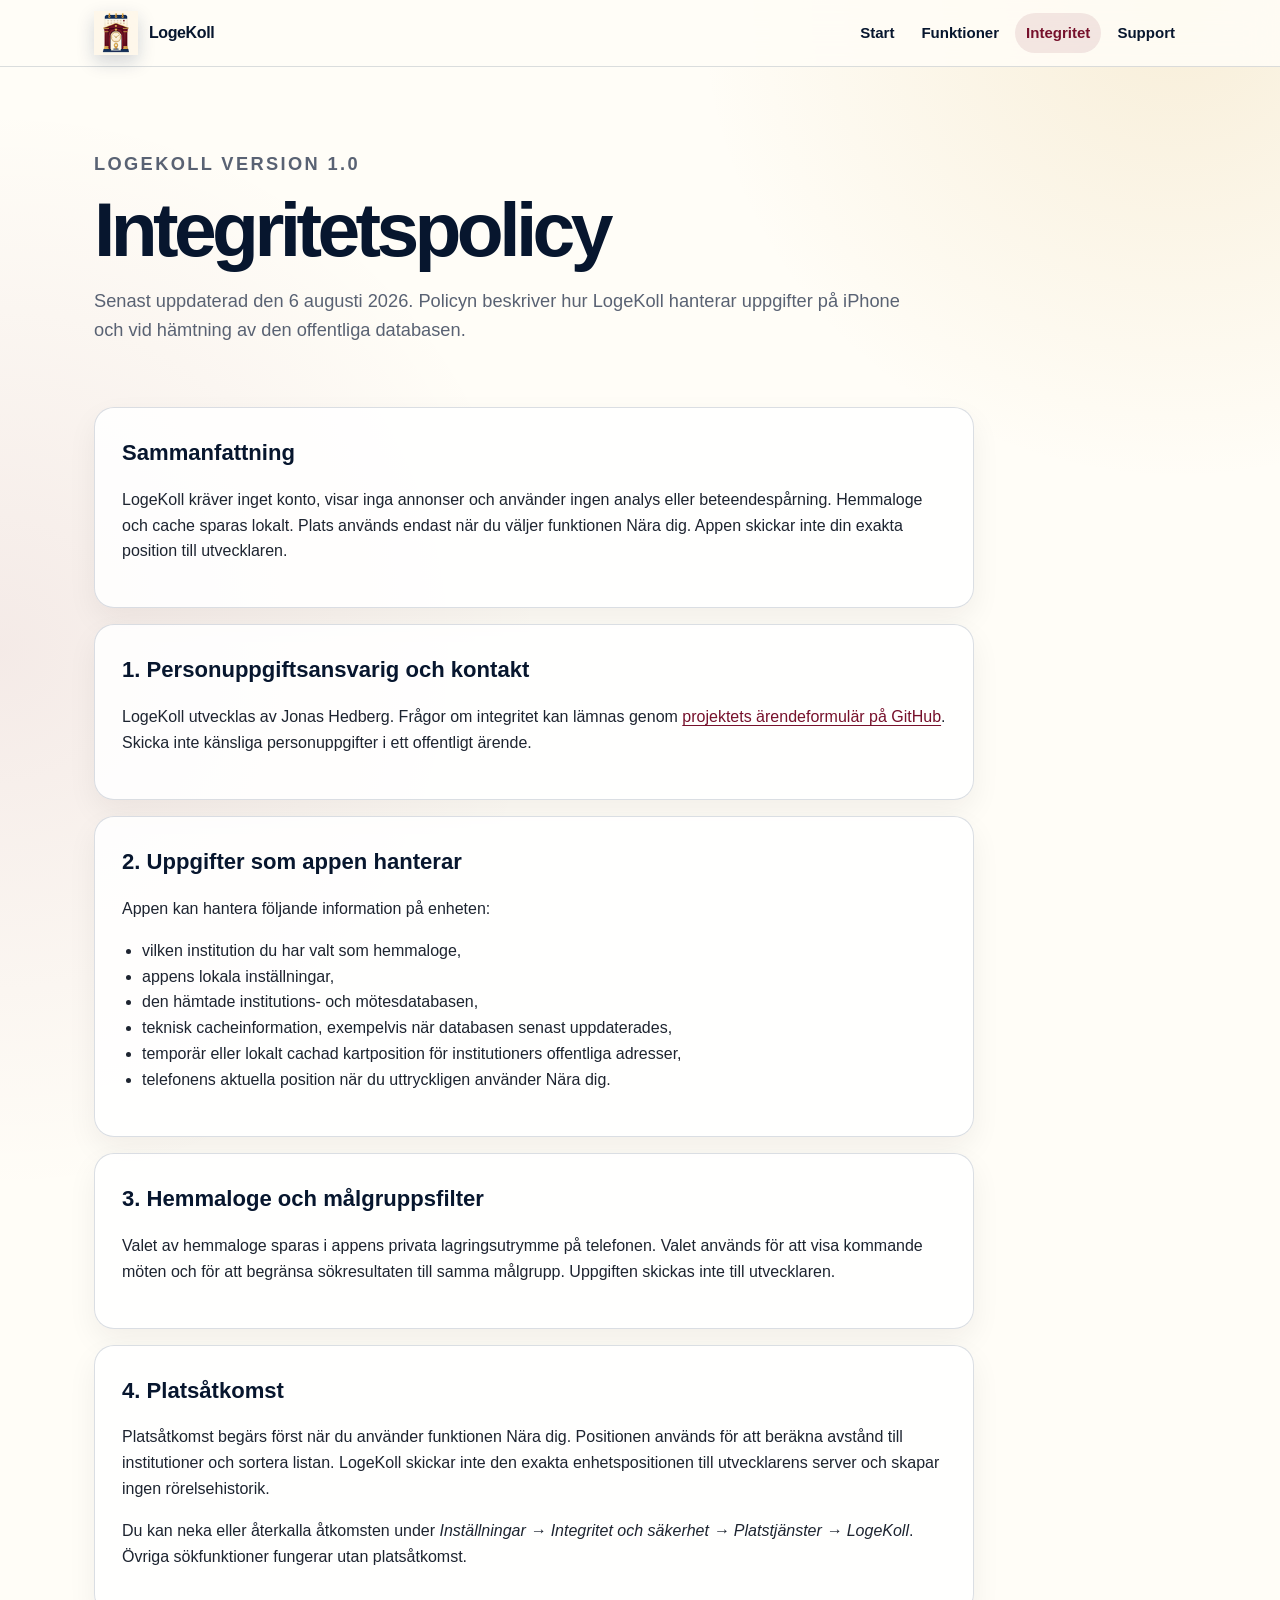
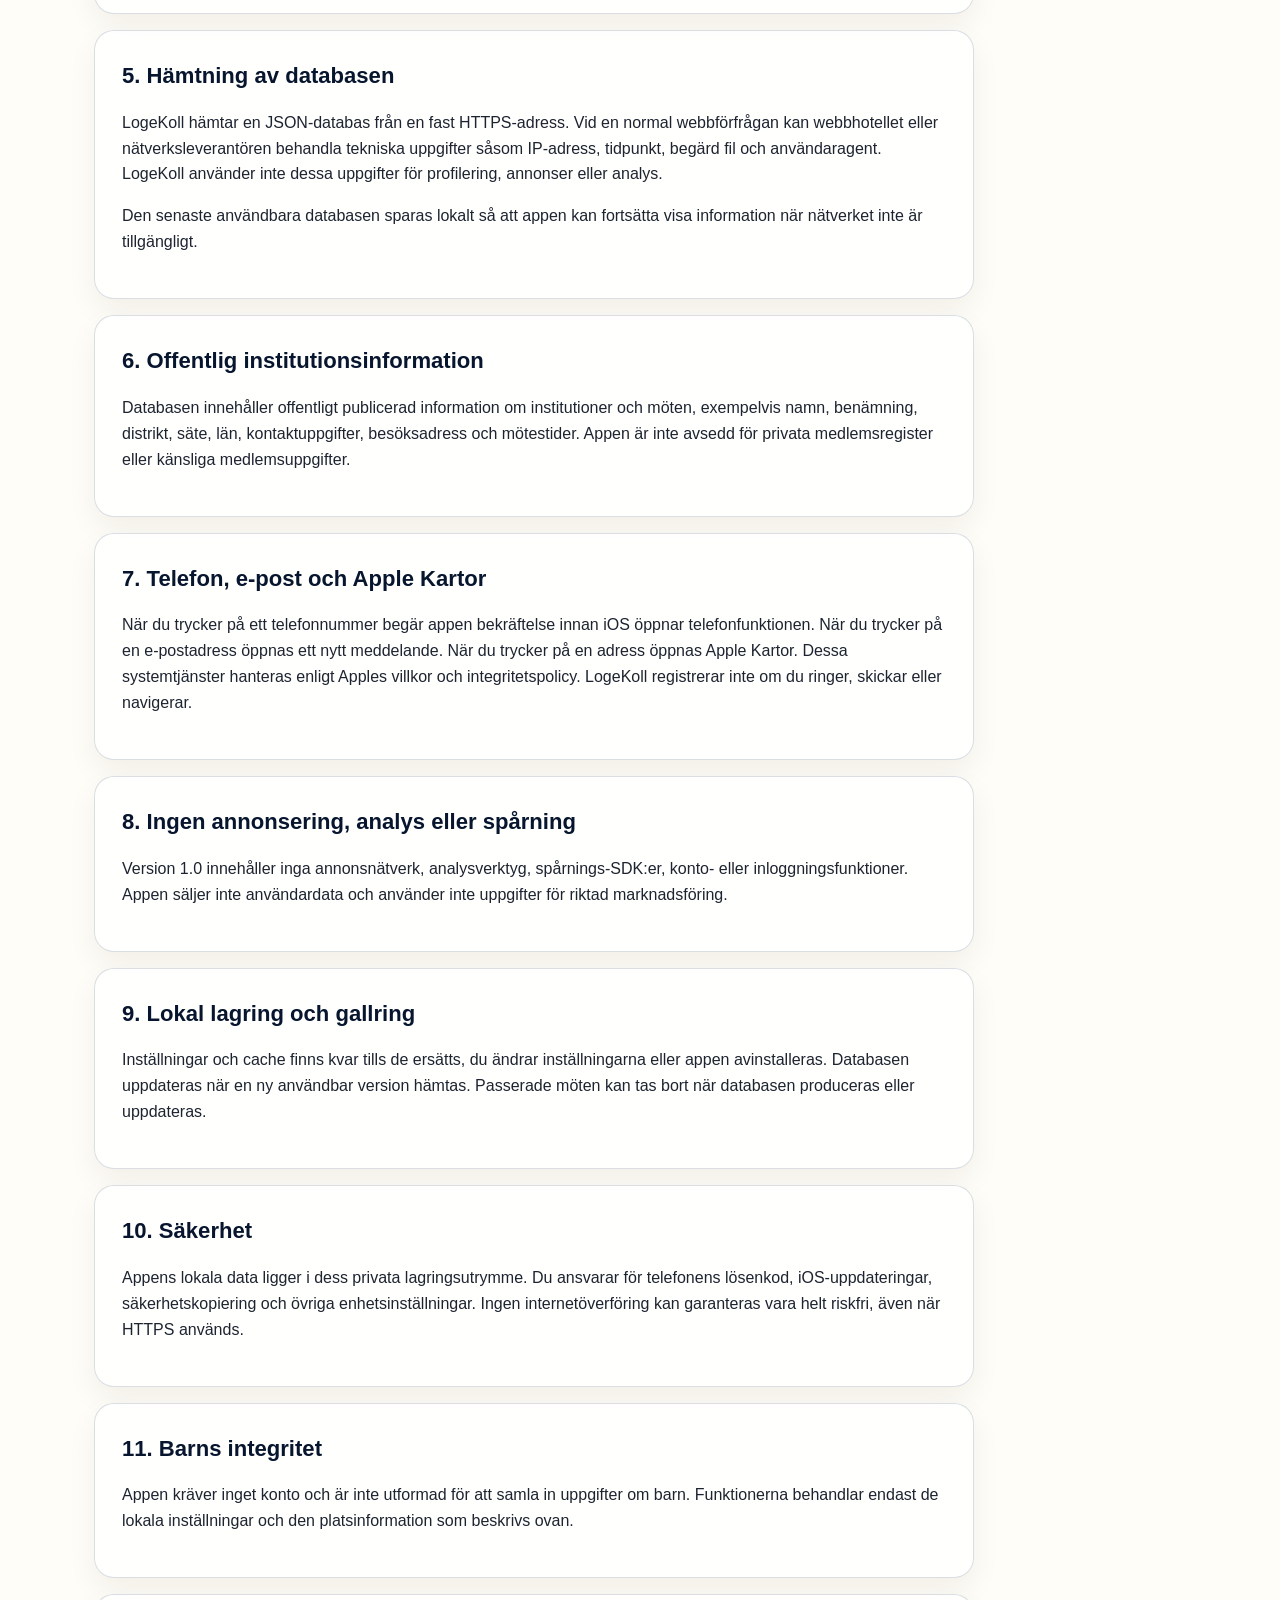
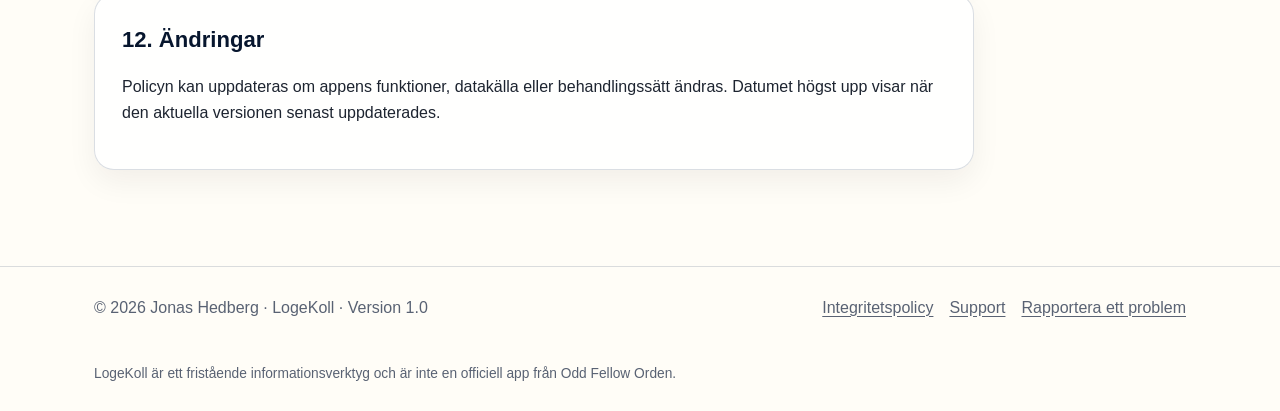
==== docs/integritet.html @ 49b1e540 "Initial (1.0)" ====
<!doctype html>
<html lang="sv">
<head>
  <meta charset="utf-8">
  <meta name="viewport" content="width=device-width, initial-scale=1">
  <meta name="theme-color" content="#0a234a">
  <meta name="color-scheme" content="light dark">
  <link rel="stylesheet" href="assets/styles.css">
  <link rel="icon" type="image/png" sizes="32x32" href="assets/favicon-32.png">
  <link rel="apple-touch-icon" href="assets/apple-touch-icon.png">
  <link rel="manifest" href="site.webmanifest">
  <meta name="description" content="Integritetspolicy för LogeKoll version 1.0.">
  <meta property="og:type" content="website">
  <meta property="og:locale" content="sv_SE">
  <meta property="og:title" content="Integritetspolicy – LogeKoll">
  <meta property="og:description" content="Så hanterar LogeKoll plats, lokala inställningar, databasfiler och systemfunktioner.">
  <meta property="og:image" content="assets/app-icon-1024.png">
  <title>Integritetspolicy – LogeKoll</title>
</head>
<body>
<a class="skip-link" href="#content">Hoppa till innehållet</a>
<header class="site-header">
  <nav class="nav" aria-label="Huvudnavigering">
    <a class="brand" href="index.html"><img src="assets/favicon-64.png" alt=""><span>LogeKoll</span></a>
    <div class="nav-links">
      <a href="index.html">Start</a>
      <a href="index.html#funktioner">Funktioner</a>
      <a href="integritet.html" aria-current="page">Integritet</a>
      <a href="support.html">Support</a>
    </div>
  </nav>
</header>
<main id="content">
  <header class="page-head">
    <p class="eyebrow">LogeKoll version 1.0</p>
    <h1>Integritetspolicy</h1>
    <p>Senast uppdaterad den 6 augusti 2026. Policyn beskriver hur LogeKoll hanterar uppgifter på iPhone och vid hämtning av den offentliga databasen.</p>
  </header>

  <article class="prose">
    <section class="notice"><h2>Sammanfattning</h2><p>LogeKoll kräver inget konto, visar inga annonser och använder ingen analys eller beteendespårning. Hemmaloge och cache sparas lokalt. Plats används endast när du väljer funktionen Nära dig. Appen skickar inte din exakta position till utvecklaren.</p></section>

    <section><h2>1. Personuppgiftsansvarig och kontakt</h2><p>LogeKoll utvecklas av Jonas Hedberg. Frågor om integritet kan lämnas genom <a href="https://github.com/JonasHedberg/LogeKoll/issues/new">projektets ärendeformulär på GitHub</a>. Skicka inte känsliga personuppgifter i ett offentligt ärende.</p></section>

    <section><h2>2. Uppgifter som appen hanterar</h2><p>Appen kan hantera följande information på enheten:</p><ul><li>vilken institution du har valt som hemmaloge,</li><li>appens lokala inställningar,</li><li>den hämtade institutions- och mötesdatabasen,</li><li>teknisk cacheinformation, exempelvis när databasen senast uppdaterades,</li><li>temporär eller lokalt cachad kartposition för institutioners offentliga adresser,</li><li>telefonens aktuella position när du uttryckligen använder Nära dig.</li></ul></section>

    <section><h2>3. Hemmaloge och målgruppsfilter</h2><p>Valet av hemmaloge sparas i appens privata lagringsutrymme på telefonen. Valet används för att visa kommande möten och för att begränsa sökresultaten till samma målgrupp. Uppgiften skickas inte till utvecklaren.</p></section>

    <section><h2>4. Platsåtkomst</h2><p>Platsåtkomst begärs först när du använder funktionen Nära dig. Positionen används för att beräkna avstånd till institutioner och sortera listan. LogeKoll skickar inte den exakta enhetspositionen till utvecklarens server och skapar ingen rörelsehistorik.</p><p>Du kan neka eller återkalla åtkomsten under <em>Inställningar → Integritet och säkerhet → Platstjänster → LogeKoll</em>. Övriga sökfunktioner fungerar utan platsåtkomst.</p></section>

    <section><h2>5. Hämtning av databasen</h2><p>LogeKoll hämtar en JSON-databas från en fast HTTPS-adress. Vid en normal webbförfrågan kan webbhotellet eller nätverksleverantören behandla tekniska uppgifter såsom IP-adress, tidpunkt, begärd fil och användaragent. LogeKoll använder inte dessa uppgifter för profilering, annonser eller analys.</p><p>Den senaste användbara databasen sparas lokalt så att appen kan fortsätta visa information när nätverket inte är tillgängligt.</p></section>

    <section><h2>6. Offentlig institutionsinformation</h2><p>Databasen innehåller offentligt publicerad information om institutioner och möten, exempelvis namn, benämning, distrikt, säte, län, kontaktuppgifter, besöksadress och mötestider. Appen är inte avsedd för privata medlemsregister eller känsliga medlemsuppgifter.</p></section>

    <section><h2>7. Telefon, e-post och Apple Kartor</h2><p>När du trycker på ett telefonnummer begär appen bekräftelse innan iOS öppnar telefonfunktionen. När du trycker på en e-postadress öppnas ett nytt meddelande. När du trycker på en adress öppnas Apple Kartor. Dessa systemtjänster hanteras enligt Apples villkor och integritetspolicy. LogeKoll registrerar inte om du ringer, skickar eller navigerar.</p></section>

    <section><h2>8. Ingen annonsering, analys eller spårning</h2><p>Version 1.0 innehåller inga annonsnätverk, analysverktyg, spårnings-SDK:er, konto- eller inloggningsfunktioner. Appen säljer inte användardata och använder inte uppgifter för riktad marknadsföring.</p></section>

    <section><h2>9. Lokal lagring och gallring</h2><p>Inställningar och cache finns kvar tills de ersätts, du ändrar inställningarna eller appen avinstalleras. Databasen uppdateras när en ny användbar version hämtas. Passerade möten kan tas bort när databasen produceras eller uppdateras.</p></section>

    <section><h2>10. Säkerhet</h2><p>Appens lokala data ligger i dess privata lagringsutrymme. Du ansvarar för telefonens lösenkod, iOS-uppdateringar, säkerhetskopiering och övriga enhetsinställningar. Ingen internetöverföring kan garanteras vara helt riskfri, även när HTTPS används.</p></section>

    <section><h2>11. Barns integritet</h2><p>Appen kräver inget konto och är inte utformad för att samla in uppgifter om barn. Funktionerna behandlar endast de lokala inställningar och den platsinformation som beskrivs ovan.</p></section>

    <section><h2>12. Ändringar</h2><p>Policyn kan uppdateras om appens funktioner, datakälla eller behandlingssätt ändras. Datumet högst upp visar när den aktuella versionen senast uppdaterades.</p></section>
  </article>
</main>
<footer>
  <div class="footer-inner">
    <div>© 2026 Jonas Hedberg · LogeKoll · Version 1.0</div>
    <div class="footer-links">
      <a href="integritet.html">Integritetspolicy</a>
      <a href="support.html">Support</a>
      <a href="https://github.com/JonasHedberg/LogeKoll/issues/new">Rapportera ett problem</a>
    </div>
  </div>
  <p class="disclaimer">LogeKoll är ett fristående informationsverktyg och är inte en officiell app från Odd Fellow Orden.</p>
</footer>
</body>
</html>
---- docs/assets/styles.css ----
:root {
  color-scheme: light dark;
  --cream-50: #fffdf7;
  --cream-100: #f8f1df;
  --cream-200: #eadfc4;
  --navy-950: #07162e;
  --navy-900: #0a234a;
  --navy-800: #123665;
  --burgundy-900: #5d0d23;
  --burgundy-800: #76102b;
  --burgundy-700: #941b38;
  --gold-600: #b98019;
  --gold-500: #d2a13a;
  --gold-300: #eccb7c;
  --bg: var(--cream-50);
  --surface: rgba(255, 255, 255, .86);
  --surface-solid: #ffffff;
  --text: #1d2430;
  --muted: #596273;
  --line: rgba(10, 35, 74, .15);
  --heading: var(--navy-950);
  --accent: var(--burgundy-800);
  --accent-hover: var(--burgundy-900);
  --focus: #2d6cdf;
  --shadow: 0 22px 55px rgba(34, 24, 15, .12);
  --radius: 22px;
  font-family: -apple-system, BlinkMacSystemFont, "SF Pro Text", "Helvetica Neue", Arial, sans-serif;
}

* { box-sizing: border-box; }
html { scroll-behavior: smooth; }
body {
  margin: 0;
  min-height: 100vh;
  background:
    radial-gradient(circle at 92% 0%, rgba(210, 161, 58, .16), transparent 30rem),
    radial-gradient(circle at 0% 18%, rgba(118, 16, 43, .08), transparent 34rem),
    var(--bg);
  color: var(--text);
  line-height: 1.62;
  text-rendering: optimizeLegibility;
}
a { color: var(--burgundy-800); text-underline-offset: .2em; }
a:hover { text-decoration-thickness: 2px; }
a:focus-visible, button:focus-visible, summary:focus-visible { outline: 3px solid var(--focus); outline-offset: 3px; }
img { max-width: 100%; height: auto; }
.skip-link { position: absolute; left: -9999px; top: 0; z-index: 999; }
.skip-link:focus { left: 16px; top: 16px; background: var(--surface-solid); color: var(--text); padding: 12px 16px; border-radius: 10px; box-shadow: var(--shadow); }

.site-header {
  position: sticky;
  top: 0;
  z-index: 20;
  backdrop-filter: blur(18px);
  -webkit-backdrop-filter: blur(18px);
  background: rgba(255, 253, 247, .84);
  border-bottom: 1px solid var(--line);
}
.nav {
  max-width: 1140px;
  margin: 0 auto;
  padding: 11px 24px;
  display: flex;
  align-items: center;
  justify-content: space-between;
  gap: 18px;
}
.brand { display: inline-flex; align-items: center; gap: 11px; color: var(--heading); text-decoration: none; font-weight: 800; letter-spacing: -.025em; }
.brand img { width: 44px; height: 44px; object-fit: cover; box-shadow: 0 7px 18px rgba(10, 35, 74, .18); }
.nav-links { display: flex; align-items: center; flex-wrap: wrap; justify-content: flex-end; gap: 5px; }
.nav-links a { color: var(--heading); text-decoration: none; padding: 8px 11px; border-radius: 999px; font-size: .94rem; font-weight: 650; }
.nav-links a:hover, .nav-links a[aria-current="page"] { background: rgba(118, 16, 43, .09); color: var(--burgundy-800); }

main { max-width: 1140px; margin: 0 auto; padding: 52px 24px 80px; }
.hero { display: grid; grid-template-columns: minmax(0, 1.18fr) minmax(280px, .82fr); gap: 52px; align-items: center; padding: 42px 0 68px; }
.hero-copy h1 { margin: 0; font-size: clamp(3rem, 8vw, 6.2rem); line-height: .94; letter-spacing: -.07em; color: var(--heading); }
.eyebrow { margin: 0 0 12px; color: var(--burgundy-800); font-size: .82rem; font-weight: 850; letter-spacing: .13em; text-transform: uppercase; }
.lead { font-size: clamp(1.12rem, 2.3vw, 1.43rem); color: var(--muted); max-width: 44rem; }
.meta { color: var(--muted); font-size: .94rem; font-weight: 650; }
.hero-art { display: grid; place-items: center; }
.hero-icon { width: min(100%, 430px); margin-inline: auto; filter: drop-shadow(0 34px 38px rgba(35, 21, 8, .20)); }
.actions { display: flex; flex-wrap: wrap; gap: 12px; margin-top: 28px; }
.button { display: inline-flex; align-items: center; justify-content: center; min-height: 49px; padding: 11px 19px; border-radius: 12px; text-decoration: none; font-weight: 760; border: 1px solid transparent; }
.button.primary { background: var(--burgundy-800); color: white; box-shadow: 0 12px 26px rgba(118, 16, 43, .23); }
.button.primary:hover { background: var(--burgundy-900); }
.button.secondary { background: var(--surface-solid); color: var(--navy-900); border-color: var(--line); }

.section-head { max-width: 760px; margin: 0 0 24px; }
.section-head h2 { margin: 0 0 8px; font-size: clamp(2rem, 4vw, 3.1rem); line-height: 1.05; letter-spacing: -.045em; color: var(--heading); }
.section-head p { margin: 0; color: var(--muted); font-size: 1.08rem; }
.grid { display: grid; grid-template-columns: repeat(3, 1fr); gap: 18px; }
.card { background: var(--surface); border: 1px solid var(--line); border-radius: var(--radius); padding: 25px; box-shadow: var(--shadow); }
.card h2, .card h3 { margin-top: 0; color: var(--heading); letter-spacing: -.025em; }
.card p:last-child { margin-bottom: 0; }
.icon-badge { display: grid; place-items: center; width: 46px; height: 46px; border-radius: 14px; background: linear-gradient(145deg, rgba(118,16,43,.12), rgba(210,161,58,.22)); color: var(--burgundy-800); margin-bottom: 16px; }
.icon-badge svg { width: 25px; height: 25px; stroke: currentColor; fill: none; stroke-width: 1.8; stroke-linecap: round; stroke-linejoin: round; }

.workflow { margin-top: 68px; }
.steps { counter-reset: step; display: grid; grid-template-columns: repeat(3, 1fr); gap: 18px; }
.step { position: relative; padding-top: 66px; }
.step::before { counter-increment: step; content: counter(step); position: absolute; top: 22px; left: 25px; width: 32px; height: 32px; display: grid; place-items: center; border-radius: 50%; background: var(--gold-500); color: var(--navy-950); font-weight: 850; }

.trust-row { margin-top: 68px; display: grid; grid-template-columns: 1.2fr .8fr; gap: 18px; }
.notice, .warning { background: var(--surface); border: 1px solid var(--line); border-radius: var(--radius); padding: 27px; box-shadow: var(--shadow); }
.notice { border-left: 5px solid var(--gold-500); }
.warning { border-left: 5px solid var(--burgundy-700); }
.notice h2, .warning h2 { margin-top: 0; color: var(--heading); }

.page-head { max-width: 820px; padding: 30px 0 28px; }
.page-head h1 { margin: 0 0 12px; font-size: clamp(2.5rem, 6vw, 4.8rem); line-height: 1; letter-spacing: -.06em; color: var(--heading); }
.page-head p { color: var(--muted); font-size: 1.14rem; }
.prose { max-width: 880px; }
.prose section { background: var(--surface); border: 1px solid var(--line); border-radius: 20px; padding: 27px; margin: 16px 0; box-shadow: 0 12px 30px rgba(35, 24, 15, .06); }
.prose h2 { color: var(--heading); margin: 0 0 10px; font-size: 1.38rem; }
.prose h3 { color: var(--heading); }
.prose ul, .prose ol { padding-left: 1.25rem; }
.faq details { background: var(--surface); border: 1px solid var(--line); border-radius: 16px; margin: 11px 0; overflow: hidden; }
.faq summary { cursor: pointer; padding: 18px 20px; font-weight: 740; color: var(--heading); }
.faq details > div { padding: 0 20px 19px; color: var(--muted); }
.contact-card { display: grid; grid-template-columns: 1fr auto; align-items: center; gap: 24px; }
.contact-address { font-size: 1.1rem; overflow-wrap: anywhere; }
.status-chip { display: inline-flex; align-items: center; gap: 7px; padding: 6px 10px; border-radius: 999px; background: rgba(210,161,58,.18); color: var(--navy-900); font-weight: 750; font-size: .86rem; }
.status-dot { width: 8px; height: 8px; border-radius: 50%; background: var(--burgundy-700); }

footer { border-top: 1px solid var(--line); color: var(--muted); }
.footer-inner { max-width: 1140px; margin: 0 auto; padding: 28px 24px 42px; display: flex; justify-content: space-between; gap: 24px; flex-wrap: wrap; }
.footer-links { display: flex; gap: 16px; flex-wrap: wrap; }
.footer-links a { color: inherit; }
.disclaimer { max-width: 1140px; margin: 0 auto; padding: 0 24px 26px; font-size: .86rem; color: var(--muted); }

@media (max-width: 860px) {
  .hero { grid-template-columns: 1fr; text-align: center; }
  .hero-copy { order: 2; }
  .hero-icon { width: 300px; }
  .lead { margin-inline: auto; }
  .actions { justify-content: center; }
  .grid, .steps { grid-template-columns: 1fr; }
  .trust-row { grid-template-columns: 1fr; }
  .contact-card { grid-template-columns: 1fr; }
}
@media (max-width: 620px) {
  .nav { align-items: flex-start; padding-inline: 16px; }
  .brand span { display: none; }
  .nav-links { gap: 1px; }
  .nav-links a { padding: 7px 8px; font-size: .87rem; }
  main { padding: 34px 16px 60px; }
  .hero { padding-top: 18px; gap: 28px; }
  .card, .prose section, .notice, .warning { padding: 21px; }
}
@media (prefers-color-scheme: dark) {
  :root {
    --bg: #071426;
    --surface: rgba(14, 31, 55, .90);
    --surface-solid: #10233e;
    --text: #f5f1e8;
    --muted: #bcc5d3;
    --line: rgba(236, 203, 124, .18);
    --heading: #fffaf0;
    --accent: var(--gold-300);
    --shadow: 0 22px 55px rgba(0, 0, 0, .28);
  }
  body {
    background:
      radial-gradient(circle at 92% 0%, rgba(210, 161, 58, .12), transparent 30rem),
      radial-gradient(circle at 0% 18%, rgba(148, 27, 56, .18), transparent 34rem),
      var(--bg);
  }
  .site-header { background: rgba(7, 20, 38, .86); }
  a { color: #f0c86e; }
  .nav-links a:hover, .nav-links a[aria-current="page"] { color: #f0c86e; background: rgba(210,161,58,.11); }
  .button.secondary { color: var(--text); }
  .status-chip { color: var(--text); }
}
@media (prefers-reduced-motion: reduce) { html { scroll-behavior: auto; } }
@media print {
  .site-header, .actions, footer { display: none; }
  body { background: white; color: black; }
  main { max-width: none; padding: 0; }
  .prose section { box-shadow: none; break-inside: avoid; }
}
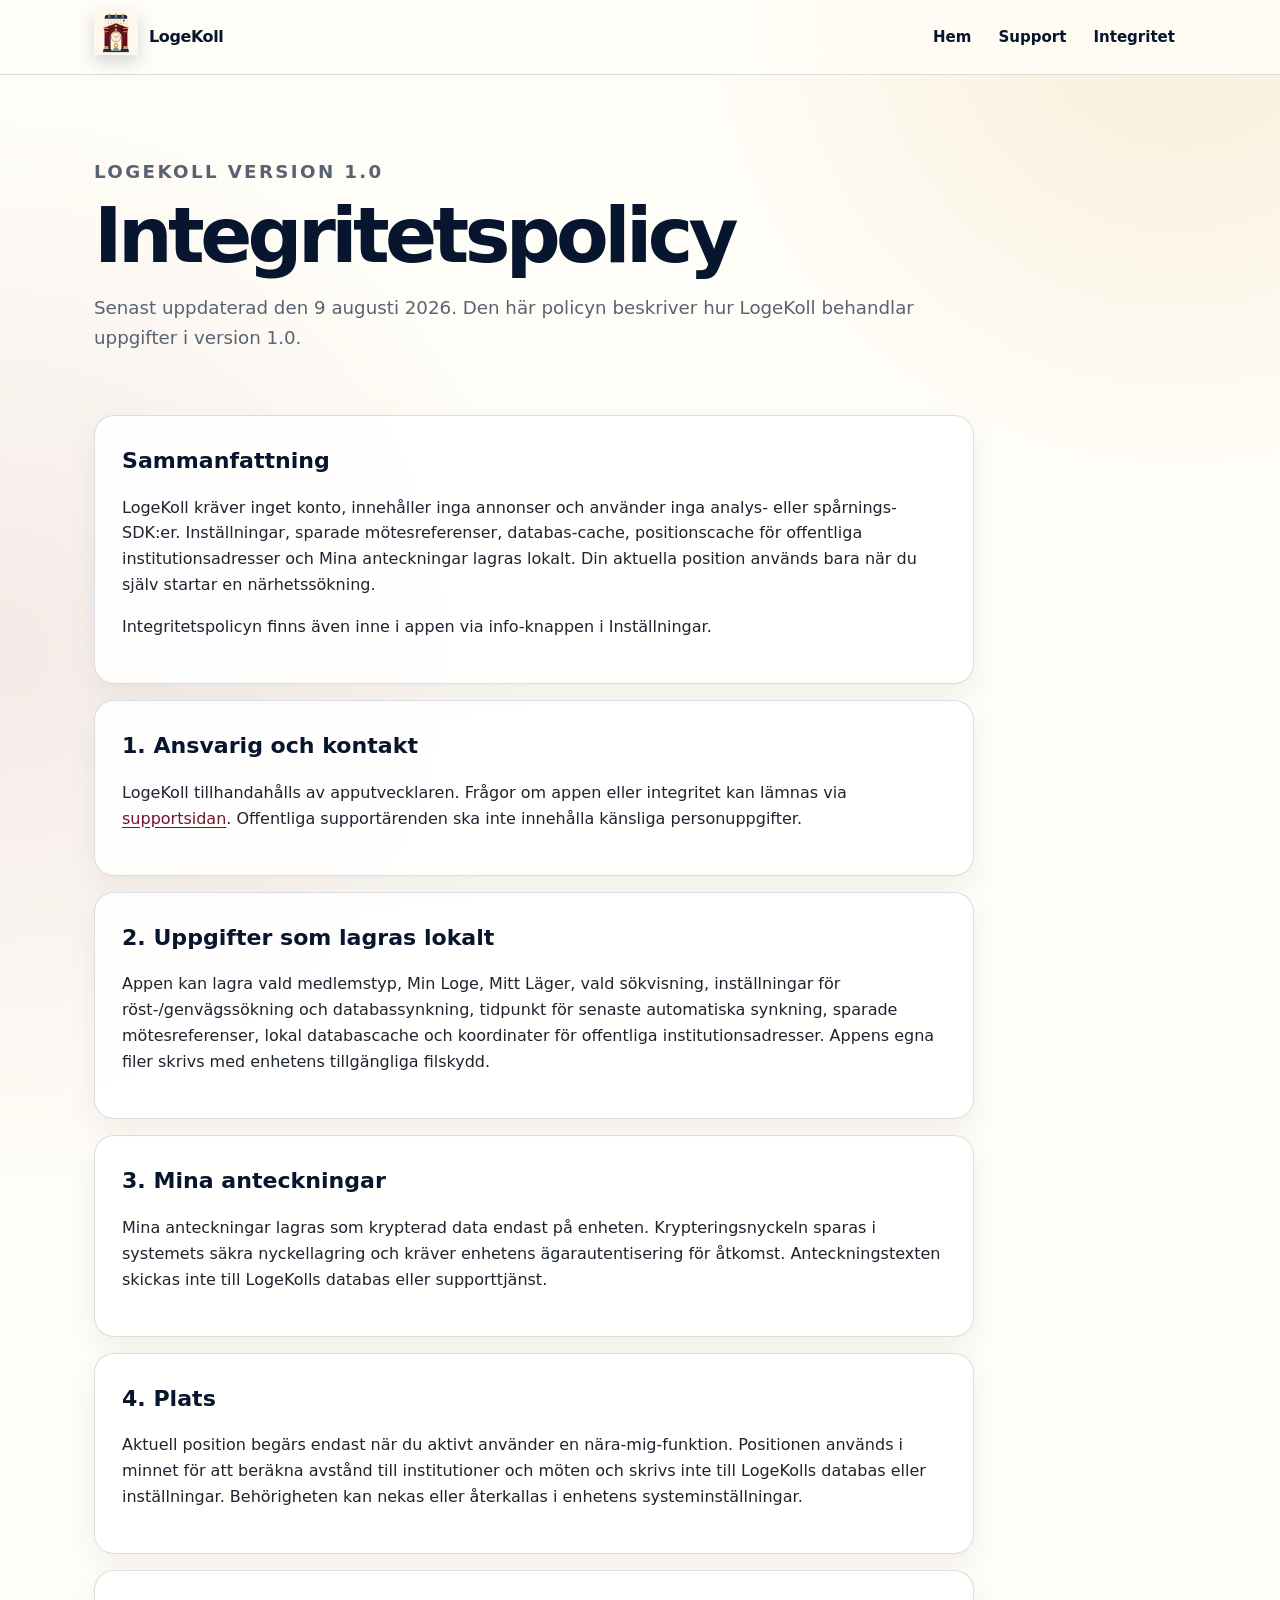
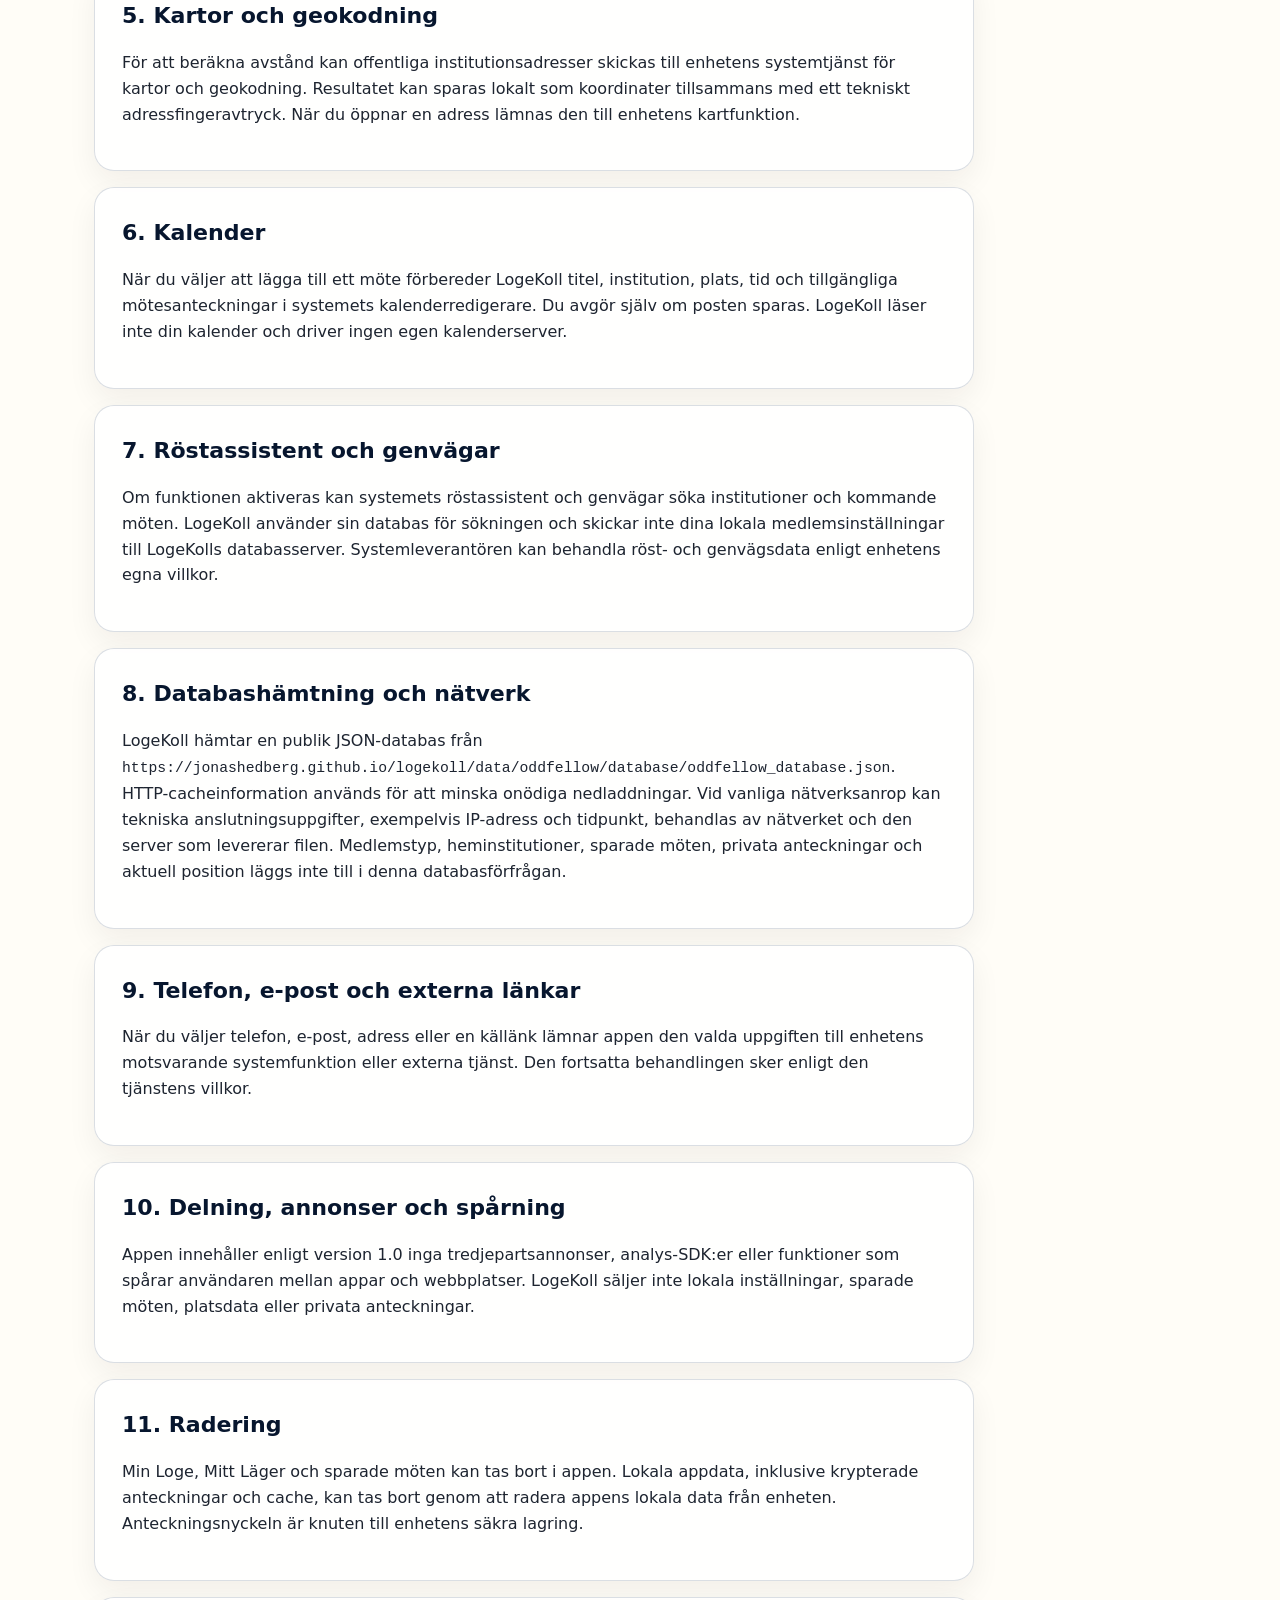
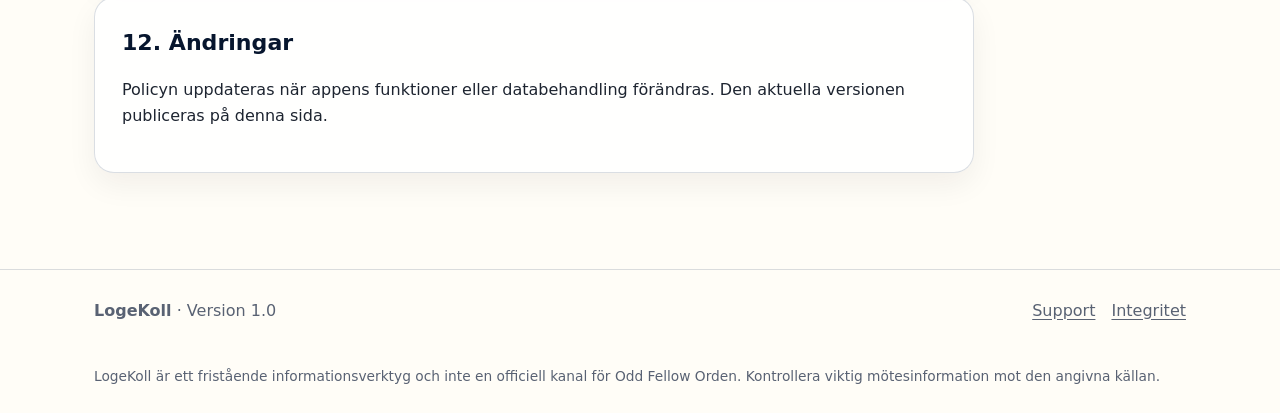
==== commit 2abc945f: "Uppdatering" ====
--- a/docs/integritet.html
+++ b/docs/integritet.html
@@ -1,80 +1,19 @@
-<!doctype html>
-<html lang="sv">
-<head>
+<!doctype html><html lang="sv"><head>
   <meta charset="utf-8">
-  <meta name="viewport" content="width=device-width, initial-scale=1">
-  <meta name="theme-color" content="#0a234a">
+  <meta name="viewport" content="width=device-width,initial-scale=1">
   <meta name="color-scheme" content="light dark">
+  <link rel="icon" type="image/png" sizes="32x32" href="assets/favicon-32.png">
+  <link rel="icon" type="image/png" sizes="64x64" href="assets/favicon-64.png">
+  <link rel="manifest" href="site.webmanifest">
   <link rel="stylesheet" href="assets/styles.css">
-  <link rel="icon" type="image/png" sizes="32x32" href="assets/favicon-32.png">
-  <link rel="apple-touch-icon" href="assets/apple-touch-icon.png">
-  <link rel="manifest" href="site.webmanifest">
-  <meta name="description" content="Integritetspolicy för LogeKoll version 1.0.">
-  <meta property="og:type" content="website">
-  <meta property="og:locale" content="sv_SE">
-  <meta property="og:title" content="Integritetspolicy – LogeKoll">
-  <meta property="og:description" content="Så hanterar LogeKoll plats, lokala inställningar, databasfiler och systemfunktioner.">
-  <meta property="og:image" content="assets/app-icon-1024.png">
-  <title>Integritetspolicy – LogeKoll</title>
-</head>
-<body>
-<a class="skip-link" href="#content">Hoppa till innehållet</a>
-<header class="site-header">
-  <nav class="nav" aria-label="Huvudnavigering">
-    <a class="brand" href="index.html"><img src="assets/favicon-64.png" alt=""><span>LogeKoll</span></a>
-    <div class="nav-links">
-      <a href="index.html">Start</a>
-      <a href="index.html#funktioner">Funktioner</a>
-      <a href="integritet.html" aria-current="page">Integritet</a>
-      <a href="support.html">Support</a>
-    </div>
-  </nav>
-</header>
-<main id="content">
-  <header class="page-head">
-    <p class="eyebrow">LogeKoll version 1.0</p>
-    <h1>Integritetspolicy</h1>
-    <p>Senast uppdaterad den 6 augusti 2026. Policyn beskriver hur LogeKoll hanterar uppgifter på iPhone och vid hämtning av den offentliga databasen.</p>
-  </header>
-
-  <article class="prose">
-    <section class="notice"><h2>Sammanfattning</h2><p>LogeKoll kräver inget konto, visar inga annonser och använder ingen analys eller beteendespårning. Hemmaloge och cache sparas lokalt. Plats används endast när du väljer funktionen Nära dig. Appen skickar inte din exakta position till utvecklaren.</p></section>
-
-    <section><h2>1. Personuppgiftsansvarig och kontakt</h2><p>LogeKoll utvecklas av Jonas Hedberg. Frågor om integritet kan lämnas genom <a href="https://github.com/JonasHedberg/LogeKoll/issues/new">projektets ärendeformulär på GitHub</a>. Skicka inte känsliga personuppgifter i ett offentligt ärende.</p></section>
-
-    <section><h2>2. Uppgifter som appen hanterar</h2><p>Appen kan hantera följande information på enheten:</p><ul><li>vilken institution du har valt som hemmaloge,</li><li>appens lokala inställningar,</li><li>den hämtade institutions- och mötesdatabasen,</li><li>teknisk cacheinformation, exempelvis när databasen senast uppdaterades,</li><li>temporär eller lokalt cachad kartposition för institutioners offentliga adresser,</li><li>telefonens aktuella position när du uttryckligen använder Nära dig.</li></ul></section>
-
-    <section><h2>3. Hemmaloge och målgruppsfilter</h2><p>Valet av hemmaloge sparas i appens privata lagringsutrymme på telefonen. Valet används för att visa kommande möten och för att begränsa sökresultaten till samma målgrupp. Uppgiften skickas inte till utvecklaren.</p></section>
-
-    <section><h2>4. Platsåtkomst</h2><p>Platsåtkomst begärs först när du använder funktionen Nära dig. Positionen används för att beräkna avstånd till institutioner och sortera listan. LogeKoll skickar inte den exakta enhetspositionen till utvecklarens server och skapar ingen rörelsehistorik.</p><p>Du kan neka eller återkalla åtkomsten under <em>Inställningar → Integritet och säkerhet → Platstjänster → LogeKoll</em>. Övriga sökfunktioner fungerar utan platsåtkomst.</p></section>
-
-    <section><h2>5. Hämtning av databasen</h2><p>LogeKoll hämtar en JSON-databas från en fast HTTPS-adress. Vid en normal webbförfrågan kan webbhotellet eller nätverksleverantören behandla tekniska uppgifter såsom IP-adress, tidpunkt, begärd fil och användaragent. LogeKoll använder inte dessa uppgifter för profilering, annonser eller analys.</p><p>Den senaste användbara databasen sparas lokalt så att appen kan fortsätta visa information när nätverket inte är tillgängligt.</p></section>
-
-    <section><h2>6. Offentlig institutionsinformation</h2><p>Databasen innehåller offentligt publicerad information om institutioner och möten, exempelvis namn, benämning, distrikt, säte, län, kontaktuppgifter, besöksadress och mötestider. Appen är inte avsedd för privata medlemsregister eller känsliga medlemsuppgifter.</p></section>
-
-    <section><h2>7. Telefon, e-post och Apple Kartor</h2><p>När du trycker på ett telefonnummer begär appen bekräftelse innan iOS öppnar telefonfunktionen. När du trycker på en e-postadress öppnas ett nytt meddelande. När du trycker på en adress öppnas Apple Kartor. Dessa systemtjänster hanteras enligt Apples villkor och integritetspolicy. LogeKoll registrerar inte om du ringer, skickar eller navigerar.</p></section>
-
-    <section><h2>8. Ingen annonsering, analys eller spårning</h2><p>Version 1.0 innehåller inga annonsnätverk, analysverktyg, spårnings-SDK:er, konto- eller inloggningsfunktioner. Appen säljer inte användardata och använder inte uppgifter för riktad marknadsföring.</p></section>
-
-    <section><h2>9. Lokal lagring och gallring</h2><p>Inställningar och cache finns kvar tills de ersätts, du ändrar inställningarna eller appen avinstalleras. Databasen uppdateras när en ny användbar version hämtas. Passerade möten kan tas bort när databasen produceras eller uppdateras.</p></section>
-
-    <section><h2>10. Säkerhet</h2><p>Appens lokala data ligger i dess privata lagringsutrymme. Du ansvarar för telefonens lösenkod, iOS-uppdateringar, säkerhetskopiering och övriga enhetsinställningar. Ingen internetöverföring kan garanteras vara helt riskfri, även när HTTPS används.</p></section>
-
-    <section><h2>11. Barns integritet</h2><p>Appen kräver inget konto och är inte utformad för att samla in uppgifter om barn. Funktionerna behandlar endast de lokala inställningar och den platsinformation som beskrivs ovan.</p></section>
-
-    <section><h2>12. Ändringar</h2><p>Policyn kan uppdateras om appens funktioner, datakälla eller behandlingssätt ändras. Datumet högst upp visar när den aktuella versionen senast uppdaterades.</p></section>
-  </article>
-</main>
-<footer>
-  <div class="footer-inner">
-    <div>© 2026 Jonas Hedberg · LogeKoll · Version 1.0</div>
-    <div class="footer-links">
-      <a href="integritet.html">Integritetspolicy</a>
-      <a href="support.html">Support</a>
-      <a href="https://github.com/JonasHedberg/LogeKoll/issues/new">Rapportera ett problem</a>
-    </div>
+  <script src="assets/i18n.js" defer></script>
+<meta name="description" content="Integritetspolicy för LogeKoll version 1.0."><title>Integritetspolicy – LogeKoll</title></head><body><a class="skip-link" href="#innehall" data-i18n="common.skip">Hoppa till innehållet</a>
+<header class="site-header"><nav class="nav" aria-label="Huvudnavigation">
+  <a class="brand" href="index.html"><picture><source media="(prefers-color-scheme: dark)" srcset="assets/favicon-dark-64.png"><img src="assets/favicon-64.png" alt=""></picture><span>LogeKoll</span></a>
+  <div class="nav-links">
+    <a href="index.html" data-i18n="common.home">Hem</a>
+    <a href="support.html" data-i18n="common.support">Support</a>
+    <a href="integritet.html" data-i18n="common.privacy">Integritet</a>
+    <span class="language-control" data-language-control hidden><label for="language-select" data-i18n="common.language">Språk</label><select id="language-select" data-language-select></select></span>
   </div>
-  <p class="disclaimer">LogeKoll är ett fristående informationsverktyg och är inte en officiell app från Odd Fellow Orden.</p>
-</footer>
-</body>
-</html>
+</nav></header><main id="innehall"><header class="page-head" data-i18n-html="privacy.head"><p class="eyebrow">LogeKoll version 1.0</p><h1>Integritetspolicy</h1><p>Senast uppdaterad den 9 augusti 2026. Den här policyn beskriver hur LogeKoll behandlar uppgifter i version 1.0.</p></header><div class="prose"><section data-i18n-html="privacy.summary"><h2>Sammanfattning</h2><p>LogeKoll kräver inget konto, innehåller inga annonser och använder inga analys- eller spårnings-SDK:er. Inställningar, sparade mötesreferenser, databas-cache, positionscache för offentliga institutionsadresser och Mina anteckningar lagras lokalt. Din aktuella position används bara när du själv startar en närhetssökning.</p><p>Integritetspolicyn finns även inne i appen via info-knappen i Inställningar.</p></section><section data-i18n-html="privacy.controller"><h2>1. Ansvarig och kontakt</h2><p>LogeKoll tillhandahålls av apputvecklaren. Frågor om appen eller integritet kan lämnas via <a href="support.html">supportsidan</a>. Offentliga supportärenden ska inte innehålla känsliga personuppgifter.</p></section><section data-i18n-html="privacy.local"><h2>2. Uppgifter som lagras lokalt</h2><p>Appen kan lagra vald medlemstyp, Min Loge, Mitt Läger, vald sökvisning, inställningar för röst-/genvägssökning och databassynkning, tidpunkt för senaste automatiska synkning, sparade mötesreferenser, lokal databascache och koordinater för offentliga institutionsadresser. Appens egna filer skrivs med enhetens tillgängliga filskydd.</p></section><section data-i18n-html="privacy.notes"><h2>3. Mina anteckningar</h2><p>Mina anteckningar lagras som krypterad data endast på enheten. Krypteringsnyckeln sparas i systemets säkra nyckellagring och kräver enhetens ägarautentisering för åtkomst. Anteckningstexten skickas inte till LogeKolls databas eller supporttjänst.</p></section><section data-i18n-html="privacy.location"><h2>4. Plats</h2><p>Aktuell position begärs endast när du aktivt använder en nära-mig-funktion. Positionen används i minnet för att beräkna avstånd till institutioner och möten och skrivs inte till LogeKolls databas eller inställningar. Behörigheten kan nekas eller återkallas i enhetens systeminställningar.</p></section><section data-i18n-html="privacy.maps"><h2>5. Kartor och geokodning</h2><p>För att beräkna avstånd kan offentliga institutionsadresser skickas till enhetens systemtjänst för kartor och geokodning. Resultatet kan sparas lokalt som koordinater tillsammans med ett tekniskt adressfingeravtryck. När du öppnar en adress lämnas den till enhetens kartfunktion.</p></section><section data-i18n-html="privacy.calendar"><h2>6. Kalender</h2><p>När du väljer att lägga till ett möte förbereder LogeKoll titel, institution, plats, tid och tillgängliga mötesanteckningar i systemets kalenderredigerare. Du avgör själv om posten sparas. LogeKoll läser inte din kalender och driver ingen egen kalenderserver.</p></section><section data-i18n-html="privacy.voice"><h2>7. Röstassistent och genvägar</h2><p>Om funktionen aktiveras kan systemets röstassistent och genvägar söka institutioner och kommande möten. LogeKoll använder sin databas för sökningen och skickar inte dina lokala medlemsinställningar till LogeKolls databasserver. Systemleverantören kan behandla röst- och genvägsdata enligt enhetens egna villkor.</p></section><section data-i18n-html="privacy.network"><h2>8. Databashämtning och nätverk</h2><p>LogeKoll hämtar en publik JSON-databas från <code>https://jonashedberg.github.io/logekoll/data/oddfellow/database/oddfellow_database.json</code>. HTTP-cacheinformation används för att minska onödiga nedladdningar. Vid vanliga nätverksanrop kan tekniska anslutningsuppgifter, exempelvis IP-adress och tidpunkt, behandlas av nätverket och den server som levererar filen. Medlemstyp, heminstitutioner, sparade möten, privata anteckningar och aktuell position läggs inte till i denna databasförfrågan.</p></section><section data-i18n-html="privacy.contacts"><h2>9. Telefon, e-post och externa länkar</h2><p>När du väljer telefon, e-post, adress eller en källänk lämnar appen den valda uppgiften till enhetens motsvarande systemfunktion eller externa tjänst. Den fortsatta behandlingen sker enligt den tjänstens villkor.</p></section><section data-i18n-html="privacy.tracking"><h2>10. Delning, annonser och spårning</h2><p>Appen innehåller enligt version 1.0 inga tredjepartsannonser, analys-SDK:er eller funktioner som spårar användaren mellan appar och webbplatser. LogeKoll säljer inte lokala inställningar, sparade möten, platsdata eller privata anteckningar.</p></section><section data-i18n-html="privacy.deletion"><h2>11. Radering</h2><p>Min Loge, Mitt Läger och sparade möten kan tas bort i appen. Lokala appdata, inklusive krypterade anteckningar och cache, kan tas bort genom att radera appens lokala data från enheten. Anteckningsnyckeln är knuten till enhetens säkra lagring.</p></section><section data-i18n-html="privacy.changes"><h2>12. Ändringar</h2><p>Policyn uppdateras när appens funktioner eller databehandling förändras. Den aktuella versionen publiceras på denna sida.</p></section></div></main><footer><div class="footer-inner"><div><strong>LogeKoll</strong> · <span data-i18n="common.version">Version 1.0</span></div><div class="footer-links"><a href="support.html" data-i18n="common.support">Support</a><a href="integritet.html" data-i18n="common.privacy">Integritet</a></div></div><p class="disclaimer" data-i18n="common.disclaimer">LogeKoll är ett fristående informationsverktyg och inte en officiell kanal för Odd Fellow Orden. Kontrollera viktig mötesinformation mot den angivna källan.</p></footer></body></html>
--- a/docs/assets/styles.css
+++ b/docs/assets/styles.css
@@ -24,7 +24,7 @@
   --focus: #2d6cdf;
   --shadow: 0 22px 55px rgba(34, 24, 15, .12);
   --radius: 22px;
-  font-family: -apple-system, BlinkMacSystemFont, "SF Pro Text", "Helvetica Neue", Arial, sans-serif;
+  font-family: system-ui, "Segoe UI", Roboto, Helvetica, Arial, sans-serif;
 }
 
 * { box-sizing: border-box; }
@@ -178,3 +178,23 @@
   main { max-width: none; padding: 0; }
   .prose section { box-shadow: none; break-inside: avoid; }
 }
+
+/* Tillägg för LogeKoll version 1.0 */
+address { font-style: normal; }
+.facts { margin: 0; display: grid; gap: 0; }
+.facts > div { display: grid; grid-template-columns: minmax(150px, .35fr) 1fr; gap: 18px; padding: 12px 0; border-bottom: 1px solid var(--line); }
+.facts > div:last-child { border-bottom: 0; }
+.facts dt { font-weight: 760; color: var(--heading); }
+.facts dd { margin: 0; color: var(--muted); overflow-wrap: anywhere; }
+code { font-family: ui-monospace, Menlo, Monaco, Consolas, monospace; font-size: .92em; overflow-wrap: anywhere; }
+@media (max-width: 620px) { .facts > div { grid-template-columns: 1fr; gap: 3px; } }
+
+
+/* Språkstöd: väljaren visas automatiskt när fler än ett språk aktiveras. */
+.language-control[hidden] { display: none !important; }
+.language-control { display: inline-flex; align-items: center; gap: 8px; margin-left: 6px; }
+.language-control label { font-size: .86rem; font-weight: 700; color: var(--muted); }
+.language-control select { border: 1px solid var(--line); border-radius: 999px; padding: 7px 28px 7px 10px; background: var(--surface-solid); color: var(--text); }
+.feature-list { columns: 2; column-gap: 34px; padding-left: 1.25rem; }
+.feature-list li { break-inside: avoid; margin-bottom: .55rem; }
+@media (max-width: 700px) { .feature-list { columns: 1; } }
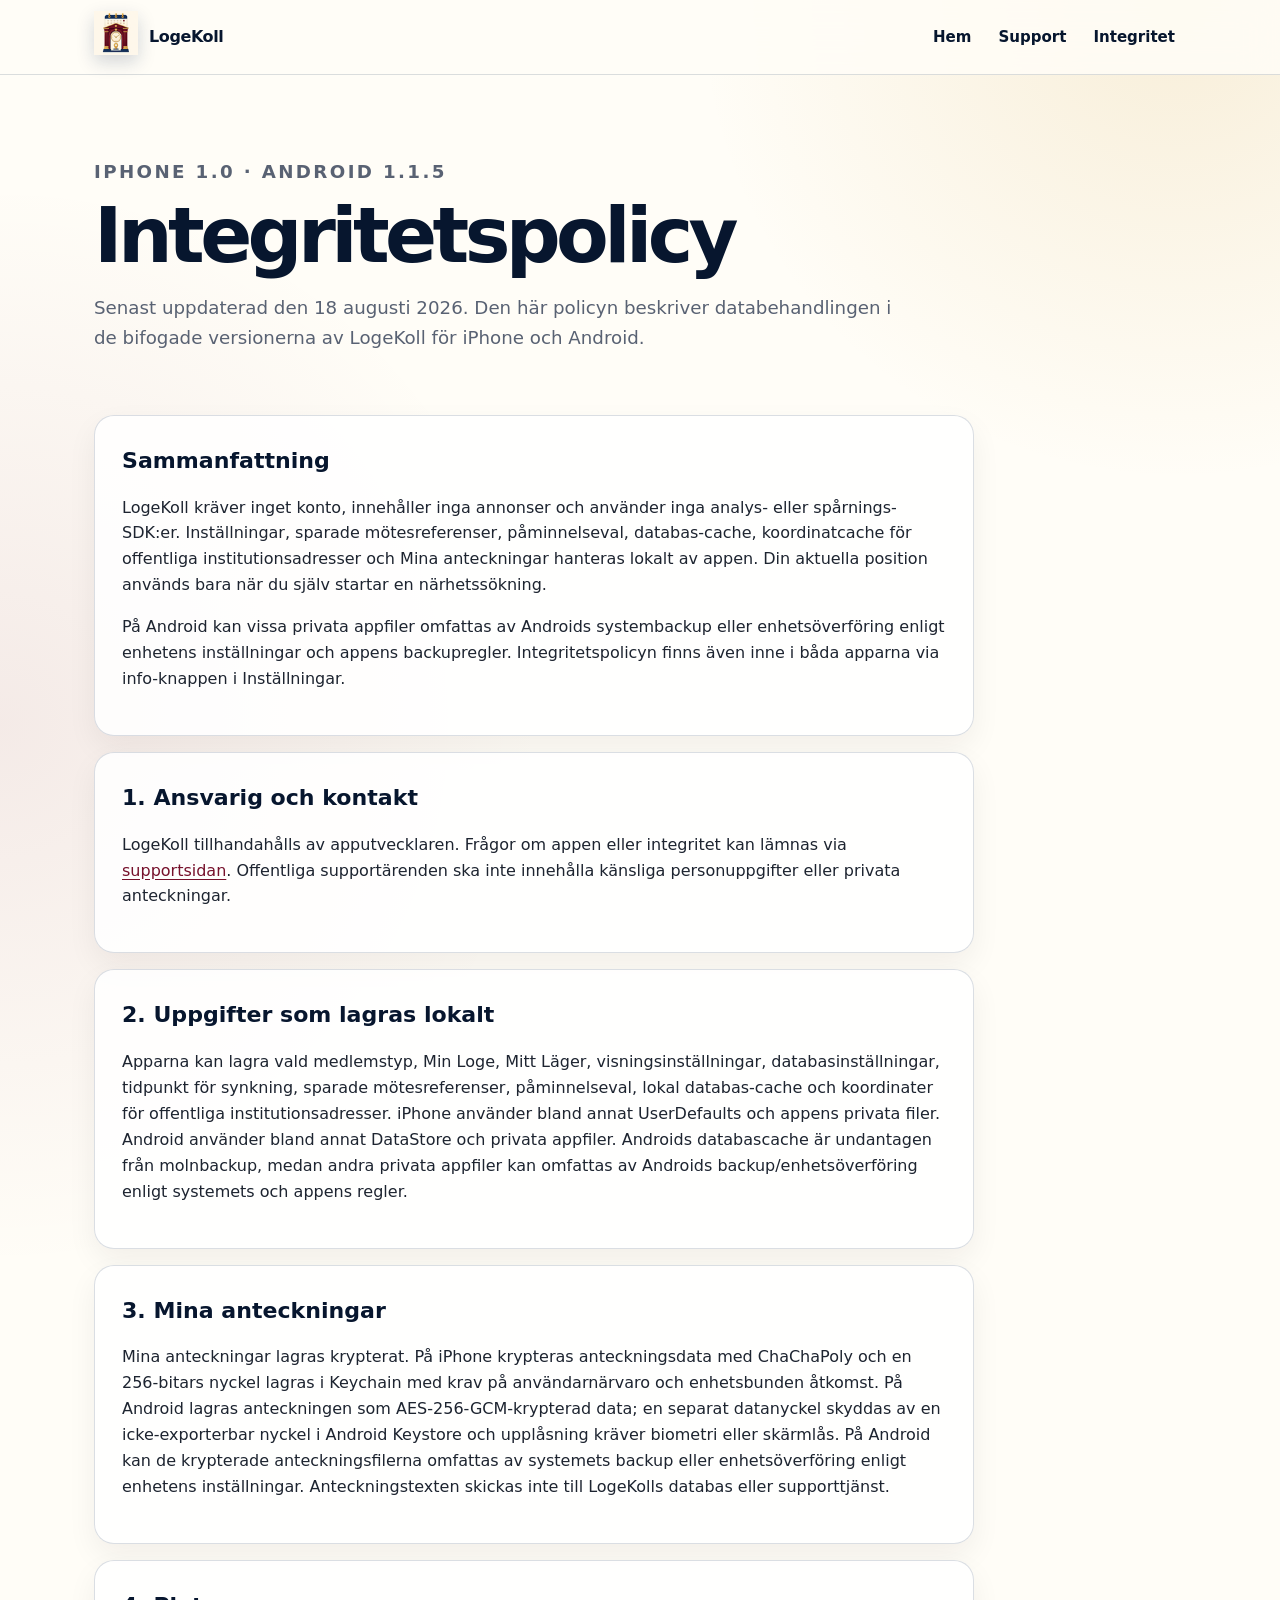
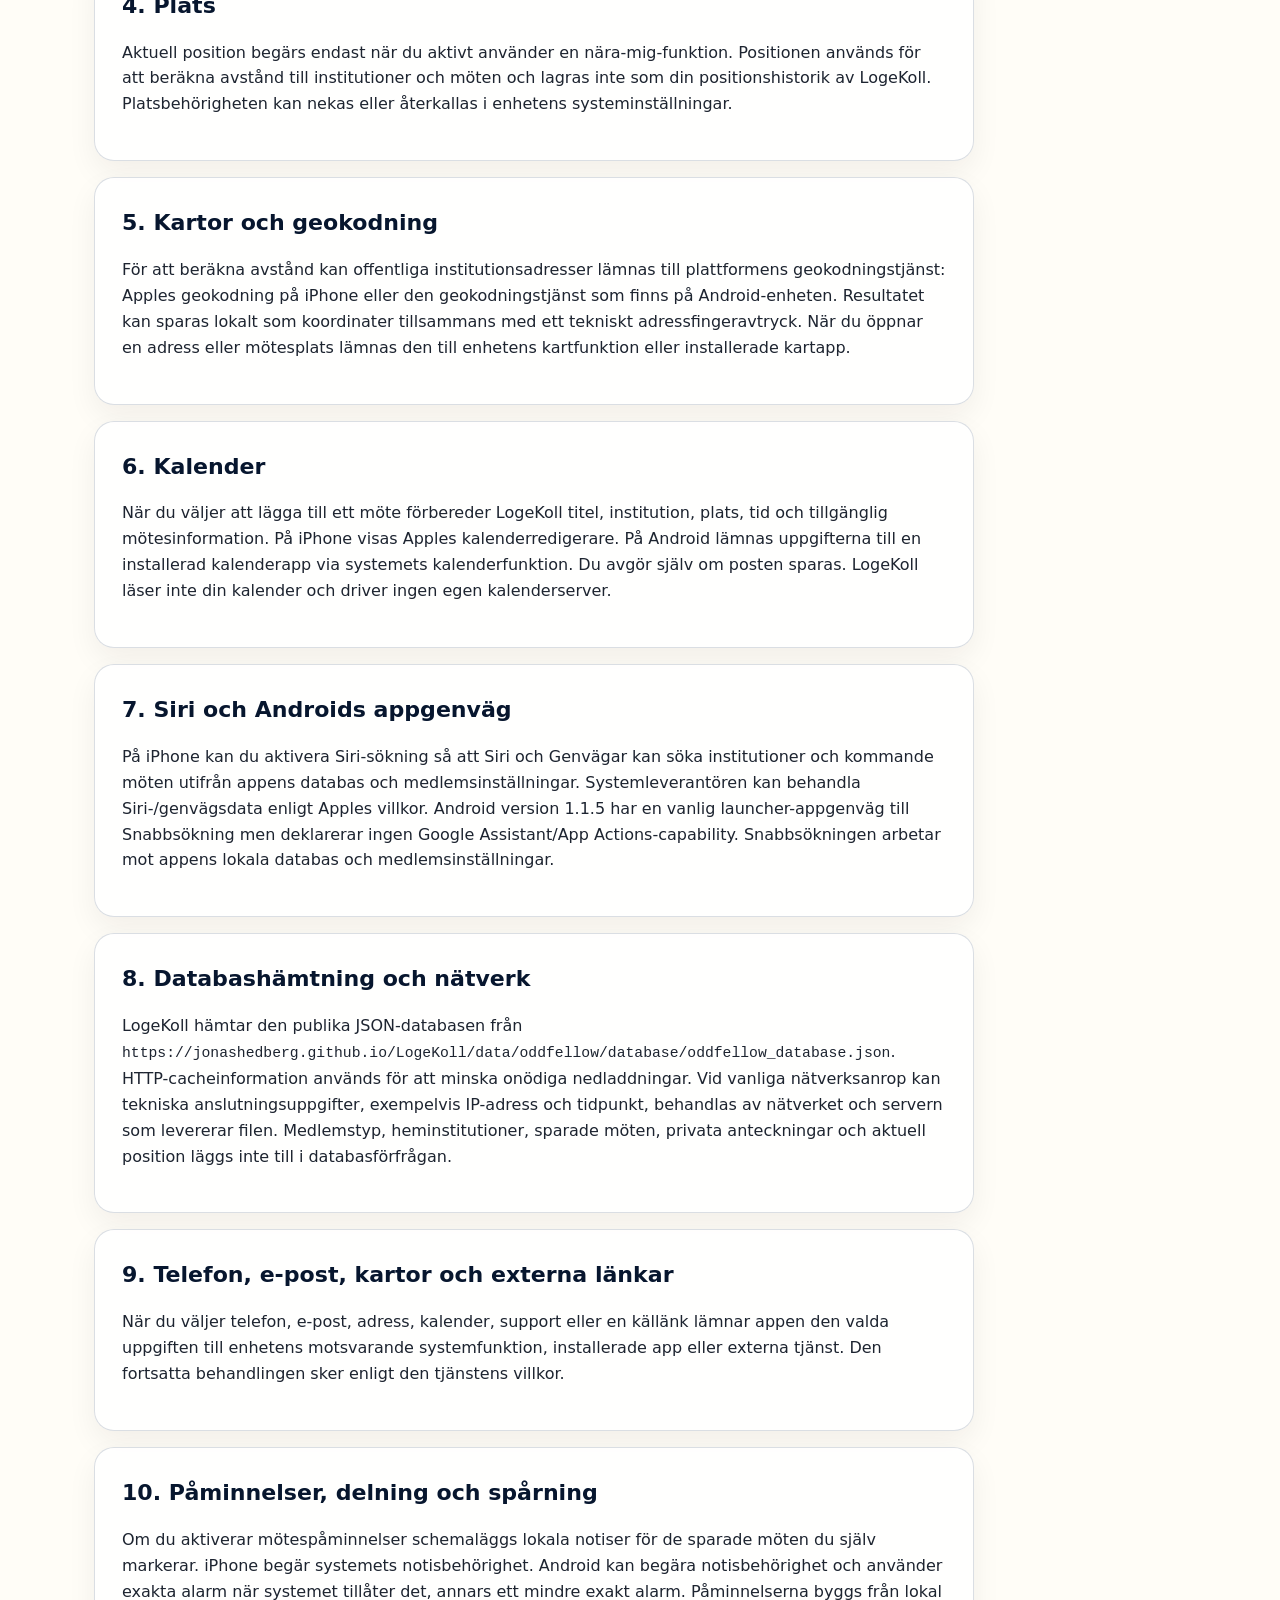
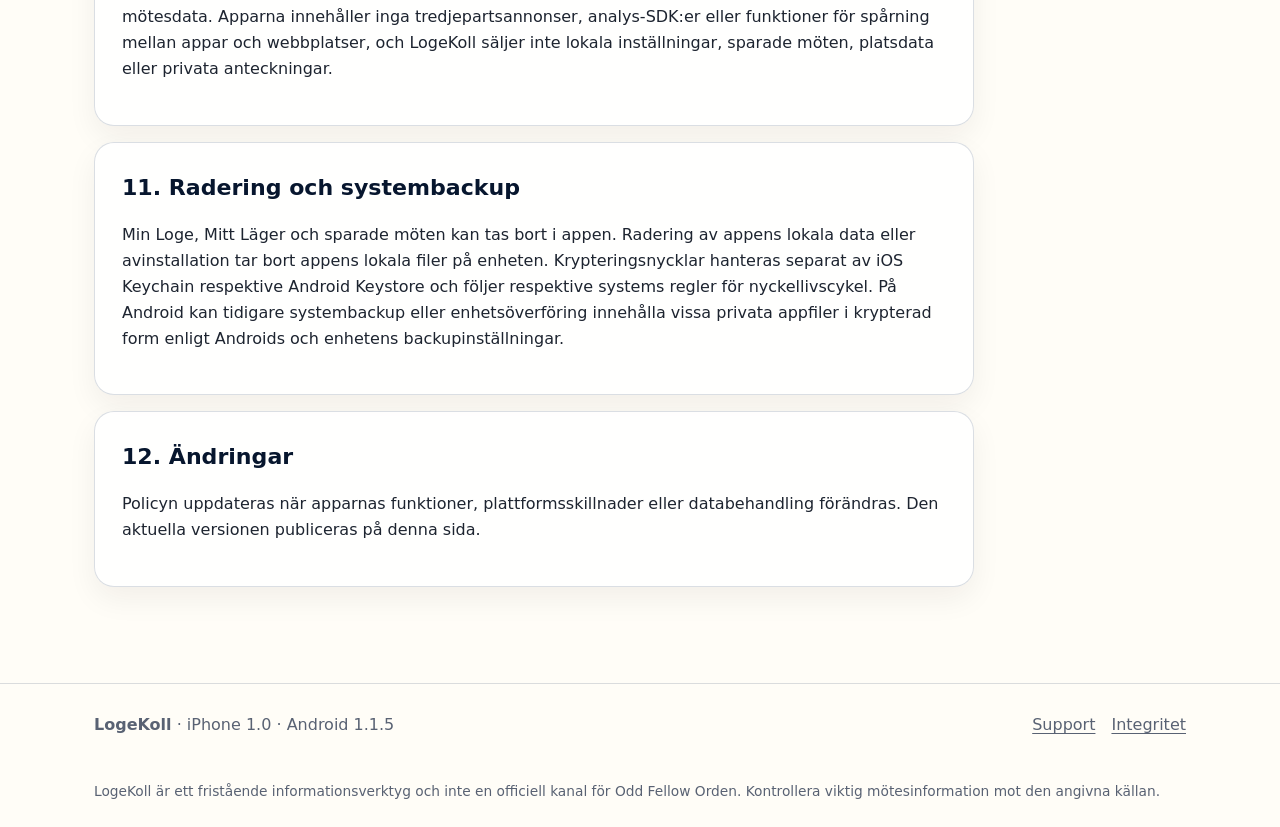
==== commit 3b9f39fc: "Uppdatering iOS 1.0(27) & Android 1.1.5" ====
--- a/docs/integritet.html
+++ b/docs/integritet.html
@@ -7,7 +7,7 @@
   <link rel="manifest" href="site.webmanifest">
   <link rel="stylesheet" href="assets/styles.css">
   <script src="assets/i18n.js" defer></script>
-<meta name="description" content="Integritetspolicy för LogeKoll version 1.0."><title>Integritetspolicy – LogeKoll</title></head><body><a class="skip-link" href="#innehall" data-i18n="common.skip">Hoppa till innehållet</a>
+<meta name="description" content="Integritetspolicy för LogeKoll på iPhone och Android."><title>Integritetspolicy – LogeKoll</title></head><body><a class="skip-link" href="#innehall" data-i18n="common.skip">Hoppa till innehållet</a>
 <header class="site-header"><nav class="nav" aria-label="Huvudnavigation">
   <a class="brand" href="index.html"><picture><source media="(prefers-color-scheme: dark)" srcset="assets/favicon-dark-64.png"><img src="assets/favicon-64.png" alt=""></picture><span>LogeKoll</span></a>
   <div class="nav-links">
@@ -16,4 +16,4 @@
     <a href="integritet.html" data-i18n="common.privacy">Integritet</a>
     <span class="language-control" data-language-control hidden><label for="language-select" data-i18n="common.language">Språk</label><select id="language-select" data-language-select></select></span>
   </div>
-</nav></header><main id="innehall"><header class="page-head" data-i18n-html="privacy.head"><p class="eyebrow">LogeKoll version 1.0</p><h1>Integritetspolicy</h1><p>Senast uppdaterad den 9 augusti 2026. Den här policyn beskriver hur LogeKoll behandlar uppgifter i version 1.0.</p></header><div class="prose"><section data-i18n-html="privacy.summary"><h2>Sammanfattning</h2><p>LogeKoll kräver inget konto, innehåller inga annonser och använder inga analys- eller spårnings-SDK:er. Inställningar, sparade mötesreferenser, databas-cache, positionscache för offentliga institutionsadresser och Mina anteckningar lagras lokalt. Din aktuella position används bara när du själv startar en närhetssökning.</p><p>Integritetspolicyn finns även inne i appen via info-knappen i Inställningar.</p></section><section data-i18n-html="privacy.controller"><h2>1. Ansvarig och kontakt</h2><p>LogeKoll tillhandahålls av apputvecklaren. Frågor om appen eller integritet kan lämnas via <a href="support.html">supportsidan</a>. Offentliga supportärenden ska inte innehålla känsliga personuppgifter.</p></section><section data-i18n-html="privacy.local"><h2>2. Uppgifter som lagras lokalt</h2><p>Appen kan lagra vald medlemstyp, Min Loge, Mitt Läger, vald sökvisning, inställningar för röst-/genvägssökning och databassynkning, tidpunkt för senaste automatiska synkning, sparade mötesreferenser, lokal databascache och koordinater för offentliga institutionsadresser. Appens egna filer skrivs med enhetens tillgängliga filskydd.</p></section><section data-i18n-html="privacy.notes"><h2>3. Mina anteckningar</h2><p>Mina anteckningar lagras som krypterad data endast på enheten. Krypteringsnyckeln sparas i systemets säkra nyckellagring och kräver enhetens ägarautentisering för åtkomst. Anteckningstexten skickas inte till LogeKolls databas eller supporttjänst.</p></section><section data-i18n-html="privacy.location"><h2>4. Plats</h2><p>Aktuell position begärs endast när du aktivt använder en nära-mig-funktion. Positionen används i minnet för att beräkna avstånd till institutioner och möten och skrivs inte till LogeKolls databas eller inställningar. Behörigheten kan nekas eller återkallas i enhetens systeminställningar.</p></section><section data-i18n-html="privacy.maps"><h2>5. Kartor och geokodning</h2><p>För att beräkna avstånd kan offentliga institutionsadresser skickas till enhetens systemtjänst för kartor och geokodning. Resultatet kan sparas lokalt som koordinater tillsammans med ett tekniskt adressfingeravtryck. När du öppnar en adress lämnas den till enhetens kartfunktion.</p></section><section data-i18n-html="privacy.calendar"><h2>6. Kalender</h2><p>När du väljer att lägga till ett möte förbereder LogeKoll titel, institution, plats, tid och tillgängliga mötesanteckningar i systemets kalenderredigerare. Du avgör själv om posten sparas. LogeKoll läser inte din kalender och driver ingen egen kalenderserver.</p></section><section data-i18n-html="privacy.voice"><h2>7. Röstassistent och genvägar</h2><p>Om funktionen aktiveras kan systemets röstassistent och genvägar söka institutioner och kommande möten. LogeKoll använder sin databas för sökningen och skickar inte dina lokala medlemsinställningar till LogeKolls databasserver. Systemleverantören kan behandla röst- och genvägsdata enligt enhetens egna villkor.</p></section><section data-i18n-html="privacy.network"><h2>8. Databashämtning och nätverk</h2><p>LogeKoll hämtar en publik JSON-databas från <code>https://jonashedberg.github.io/logekoll/data/oddfellow/database/oddfellow_database.json</code>. HTTP-cacheinformation används för att minska onödiga nedladdningar. Vid vanliga nätverksanrop kan tekniska anslutningsuppgifter, exempelvis IP-adress och tidpunkt, behandlas av nätverket och den server som levererar filen. Medlemstyp, heminstitutioner, sparade möten, privata anteckningar och aktuell position läggs inte till i denna databasförfrågan.</p></section><section data-i18n-html="privacy.contacts"><h2>9. Telefon, e-post och externa länkar</h2><p>När du väljer telefon, e-post, adress eller en källänk lämnar appen den valda uppgiften till enhetens motsvarande systemfunktion eller externa tjänst. Den fortsatta behandlingen sker enligt den tjänstens villkor.</p></section><section data-i18n-html="privacy.tracking"><h2>10. Delning, annonser och spårning</h2><p>Appen innehåller enligt version 1.0 inga tredjepartsannonser, analys-SDK:er eller funktioner som spårar användaren mellan appar och webbplatser. LogeKoll säljer inte lokala inställningar, sparade möten, platsdata eller privata anteckningar.</p></section><section data-i18n-html="privacy.deletion"><h2>11. Radering</h2><p>Min Loge, Mitt Läger och sparade möten kan tas bort i appen. Lokala appdata, inklusive krypterade anteckningar och cache, kan tas bort genom att radera appens lokala data från enheten. Anteckningsnyckeln är knuten till enhetens säkra lagring.</p></section><section data-i18n-html="privacy.changes"><h2>12. Ändringar</h2><p>Policyn uppdateras när appens funktioner eller databehandling förändras. Den aktuella versionen publiceras på denna sida.</p></section></div></main><footer><div class="footer-inner"><div><strong>LogeKoll</strong> · <span data-i18n="common.version">Version 1.0</span></div><div class="footer-links"><a href="support.html" data-i18n="common.support">Support</a><a href="integritet.html" data-i18n="common.privacy">Integritet</a></div></div><p class="disclaimer" data-i18n="common.disclaimer">LogeKoll är ett fristående informationsverktyg och inte en officiell kanal för Odd Fellow Orden. Kontrollera viktig mötesinformation mot den angivna källan.</p></footer></body></html>+</nav></header><main id="innehall"><header class="page-head" data-i18n-html="privacy.head"><p class="eyebrow">iPhone 1.0 · Android 1.1.5</p><h1>Integritetspolicy</h1><p>Senast uppdaterad den 18 augusti 2026. Den här policyn beskriver databehandlingen i de bifogade versionerna av LogeKoll för iPhone och Android.</p></header><div class="prose"><section data-i18n-html="privacy.summary"><h2>Sammanfattning</h2><p>LogeKoll kräver inget konto, innehåller inga annonser och använder inga analys- eller spårnings-SDK:er. Inställningar, sparade mötesreferenser, påminnelseval, databas-cache, koordinatcache för offentliga institutionsadresser och Mina anteckningar hanteras lokalt av appen. Din aktuella position används bara när du själv startar en närhetssökning.</p><p>På Android kan vissa privata appfiler omfattas av Androids systembackup eller enhetsöverföring enligt enhetens inställningar och appens backupregler. Integritetspolicyn finns även inne i båda apparna via info-knappen i Inställningar.</p></section><section data-i18n-html="privacy.controller"><h2>1. Ansvarig och kontakt</h2><p>LogeKoll tillhandahålls av apputvecklaren. Frågor om appen eller integritet kan lämnas via <a href="support.html">supportsidan</a>. Offentliga supportärenden ska inte innehålla känsliga personuppgifter eller privata anteckningar.</p></section><section data-i18n-html="privacy.local"><h2>2. Uppgifter som lagras lokalt</h2><p>Apparna kan lagra vald medlemstyp, Min Loge, Mitt Läger, visningsinställningar, databasinställningar, tidpunkt för synkning, sparade mötesreferenser, påminnelseval, lokal databas-cache och koordinater för offentliga institutionsadresser. iPhone använder bland annat UserDefaults och appens privata filer. Android använder bland annat DataStore och privata appfiler. Androids databascache är undantagen från molnbackup, medan andra privata appfiler kan omfattas av Androids backup/enhetsöverföring enligt systemets och appens regler.</p></section><section data-i18n-html="privacy.notes"><h2>3. Mina anteckningar</h2><p>Mina anteckningar lagras krypterat. På iPhone krypteras anteckningsdata med ChaChaPoly och en 256-bitars nyckel lagras i Keychain med krav på användarnärvaro och enhetsbunden åtkomst. På Android lagras anteckningen som AES-256-GCM-krypterad data; en separat datanyckel skyddas av en icke-exporterbar nyckel i Android Keystore och upplåsning kräver biometri eller skärmlås. På Android kan de krypterade anteckningsfilerna omfattas av systemets backup eller enhetsöverföring enligt enhetens inställningar. Anteckningstexten skickas inte till LogeKolls databas eller supporttjänst.</p></section><section data-i18n-html="privacy.location"><h2>4. Plats</h2><p>Aktuell position begärs endast när du aktivt använder en nära-mig-funktion. Positionen används för att beräkna avstånd till institutioner och möten och lagras inte som din positionshistorik av LogeKoll. Platsbehörigheten kan nekas eller återkallas i enhetens systeminställningar.</p></section><section data-i18n-html="privacy.maps"><h2>5. Kartor och geokodning</h2><p>För att beräkna avstånd kan offentliga institutionsadresser lämnas till plattformens geokodningstjänst: Apples geokodning på iPhone eller den geokodningstjänst som finns på Android-enheten. Resultatet kan sparas lokalt som koordinater tillsammans med ett tekniskt adressfingeravtryck. När du öppnar en adress eller mötesplats lämnas den till enhetens kartfunktion eller installerade kartapp.</p></section><section data-i18n-html="privacy.calendar"><h2>6. Kalender</h2><p>När du väljer att lägga till ett möte förbereder LogeKoll titel, institution, plats, tid och tillgänglig mötesinformation. På iPhone visas Apples kalenderredigerare. På Android lämnas uppgifterna till en installerad kalenderapp via systemets kalenderfunktion. Du avgör själv om posten sparas. LogeKoll läser inte din kalender och driver ingen egen kalenderserver.</p></section><section data-i18n-html="privacy.voice"><h2>7. Siri och Androids appgenväg</h2><p>På iPhone kan du aktivera Siri-sökning så att Siri och Genvägar kan söka institutioner och kommande möten utifrån appens databas och medlemsinställningar. Systemleverantören kan behandla Siri-/genvägsdata enligt Apples villkor. Android version 1.1.5 har en vanlig launcher-appgenväg till Snabbsökning men deklarerar ingen Google Assistant/App Actions-capability. Snabbsökningen arbetar mot appens lokala databas och medlemsinställningar.</p></section><section data-i18n-html="privacy.network"><h2>8. Databashämtning och nätverk</h2><p>LogeKoll hämtar den publika JSON-databasen från <code>https://jonashedberg.github.io/LogeKoll/data/oddfellow/database/oddfellow_database.json</code>. HTTP-cacheinformation används för att minska onödiga nedladdningar. Vid vanliga nätverksanrop kan tekniska anslutningsuppgifter, exempelvis IP-adress och tidpunkt, behandlas av nätverket och servern som levererar filen. Medlemstyp, heminstitutioner, sparade möten, privata anteckningar och aktuell position läggs inte till i databasförfrågan.</p></section><section data-i18n-html="privacy.contacts"><h2>9. Telefon, e-post, kartor och externa länkar</h2><p>När du väljer telefon, e-post, adress, kalender, support eller en källänk lämnar appen den valda uppgiften till enhetens motsvarande systemfunktion, installerade app eller externa tjänst. Den fortsatta behandlingen sker enligt den tjänstens villkor.</p></section><section data-i18n-html="privacy.tracking"><h2>10. Påminnelser, delning och spårning</h2><p>Om du aktiverar mötespåminnelser schemaläggs lokala notiser för de sparade möten du själv markerar. iPhone begär systemets notisbehörighet. Android kan begära notisbehörighet och använder exakta alarm när systemet tillåter det, annars ett mindre exakt alarm. Påminnelserna byggs från lokal mötesdata. Apparna innehåller inga tredjepartsannonser, analys-SDK:er eller funktioner för spårning mellan appar och webbplatser, och LogeKoll säljer inte lokala inställningar, sparade möten, platsdata eller privata anteckningar.</p></section><section data-i18n-html="privacy.deletion"><h2>11. Radering och systembackup</h2><p>Min Loge, Mitt Läger och sparade möten kan tas bort i appen. Radering av appens lokala data eller avinstallation tar bort appens lokala filer på enheten. Krypteringsnycklar hanteras separat av iOS Keychain respektive Android Keystore och följer respektive systems regler för nyckellivscykel. På Android kan tidigare systembackup eller enhetsöverföring innehålla vissa privata appfiler i krypterad form enligt Androids och enhetens backupinställningar.</p></section><section data-i18n-html="privacy.changes"><h2>12. Ändringar</h2><p>Policyn uppdateras när apparnas funktioner, plattformsskillnader eller databehandling förändras. Den aktuella versionen publiceras på denna sida.</p></section></div></main><footer><div class="footer-inner"><div><strong>LogeKoll</strong> · <span data-i18n="common.version">iPhone 1.0 · Android 1.1.5</span></div><div class="footer-links"><a href="support.html" data-i18n="common.support">Support</a><a href="integritet.html" data-i18n="common.privacy">Integritet</a></div></div><p class="disclaimer" data-i18n="common.disclaimer">LogeKoll är ett fristående informationsverktyg och inte en officiell kanal för Odd Fellow Orden. Kontrollera viktig mötesinformation mot den angivna källan.</p></footer></body></html>
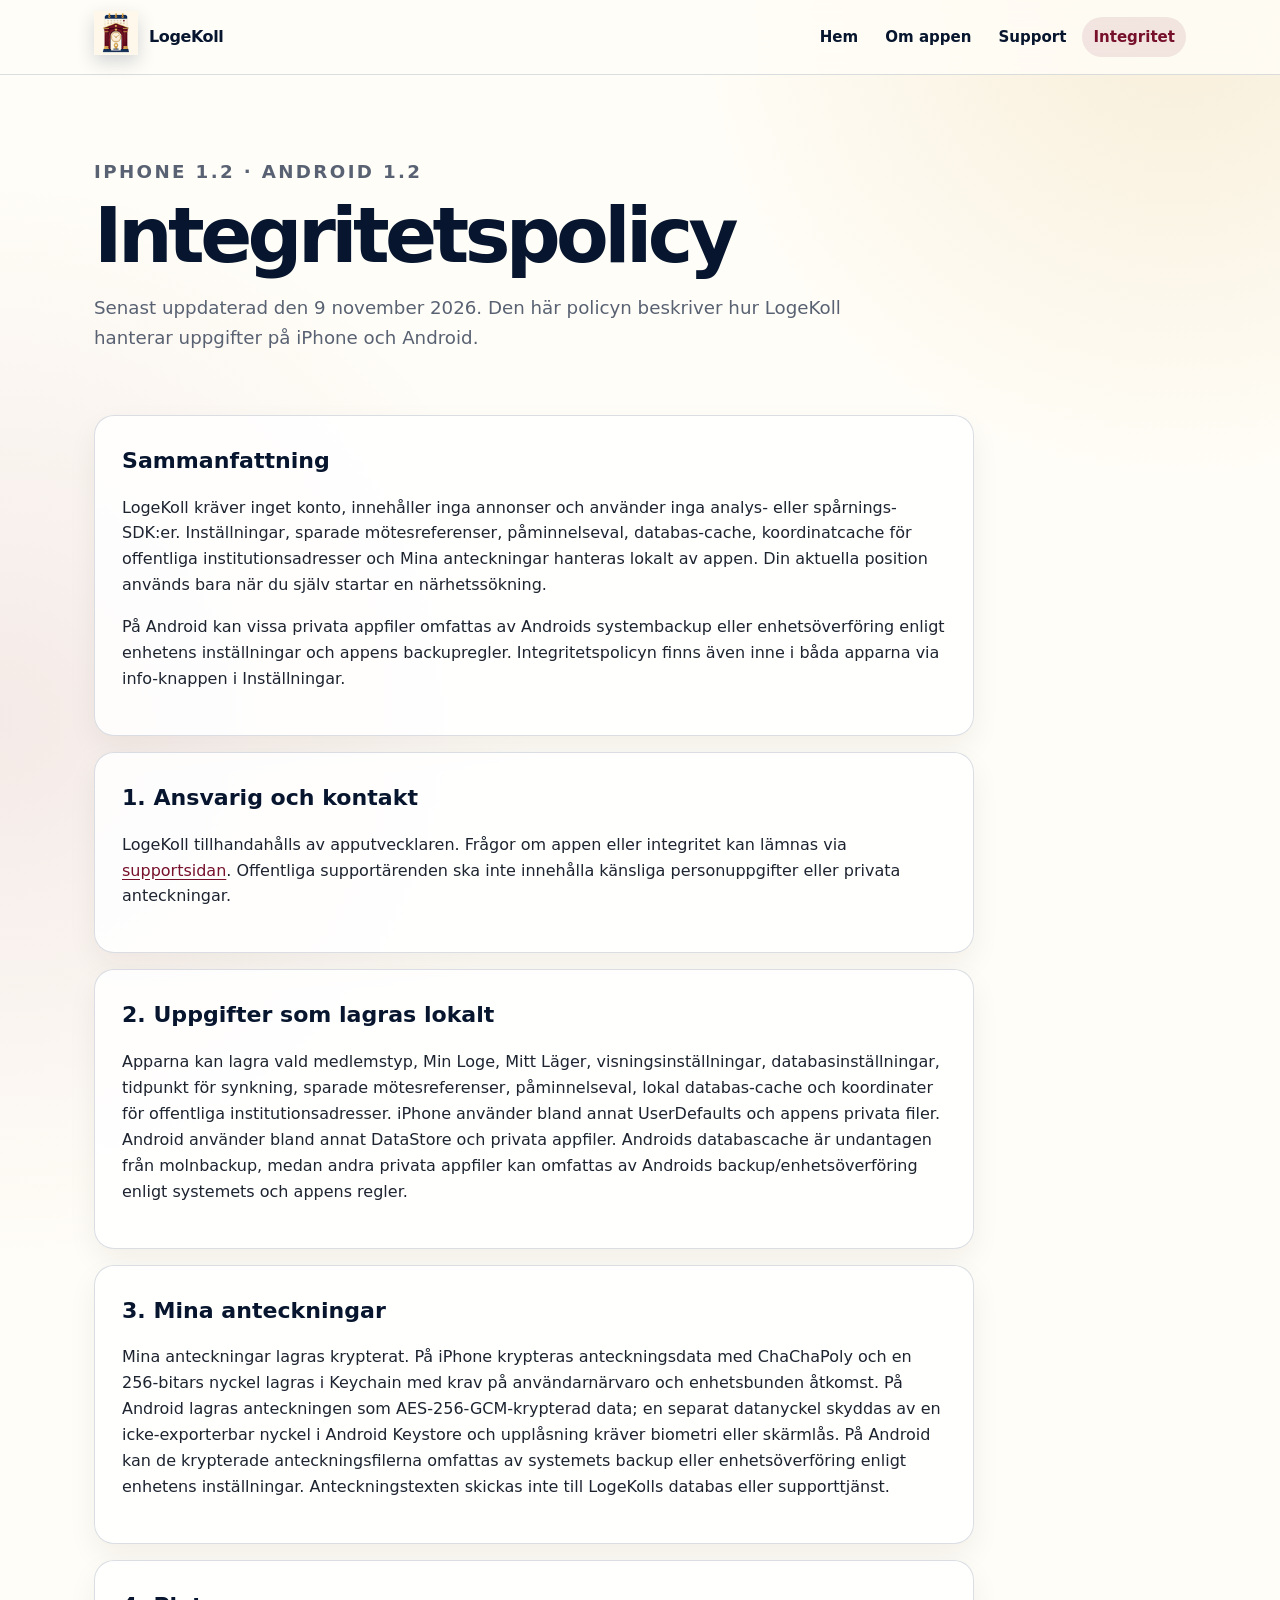
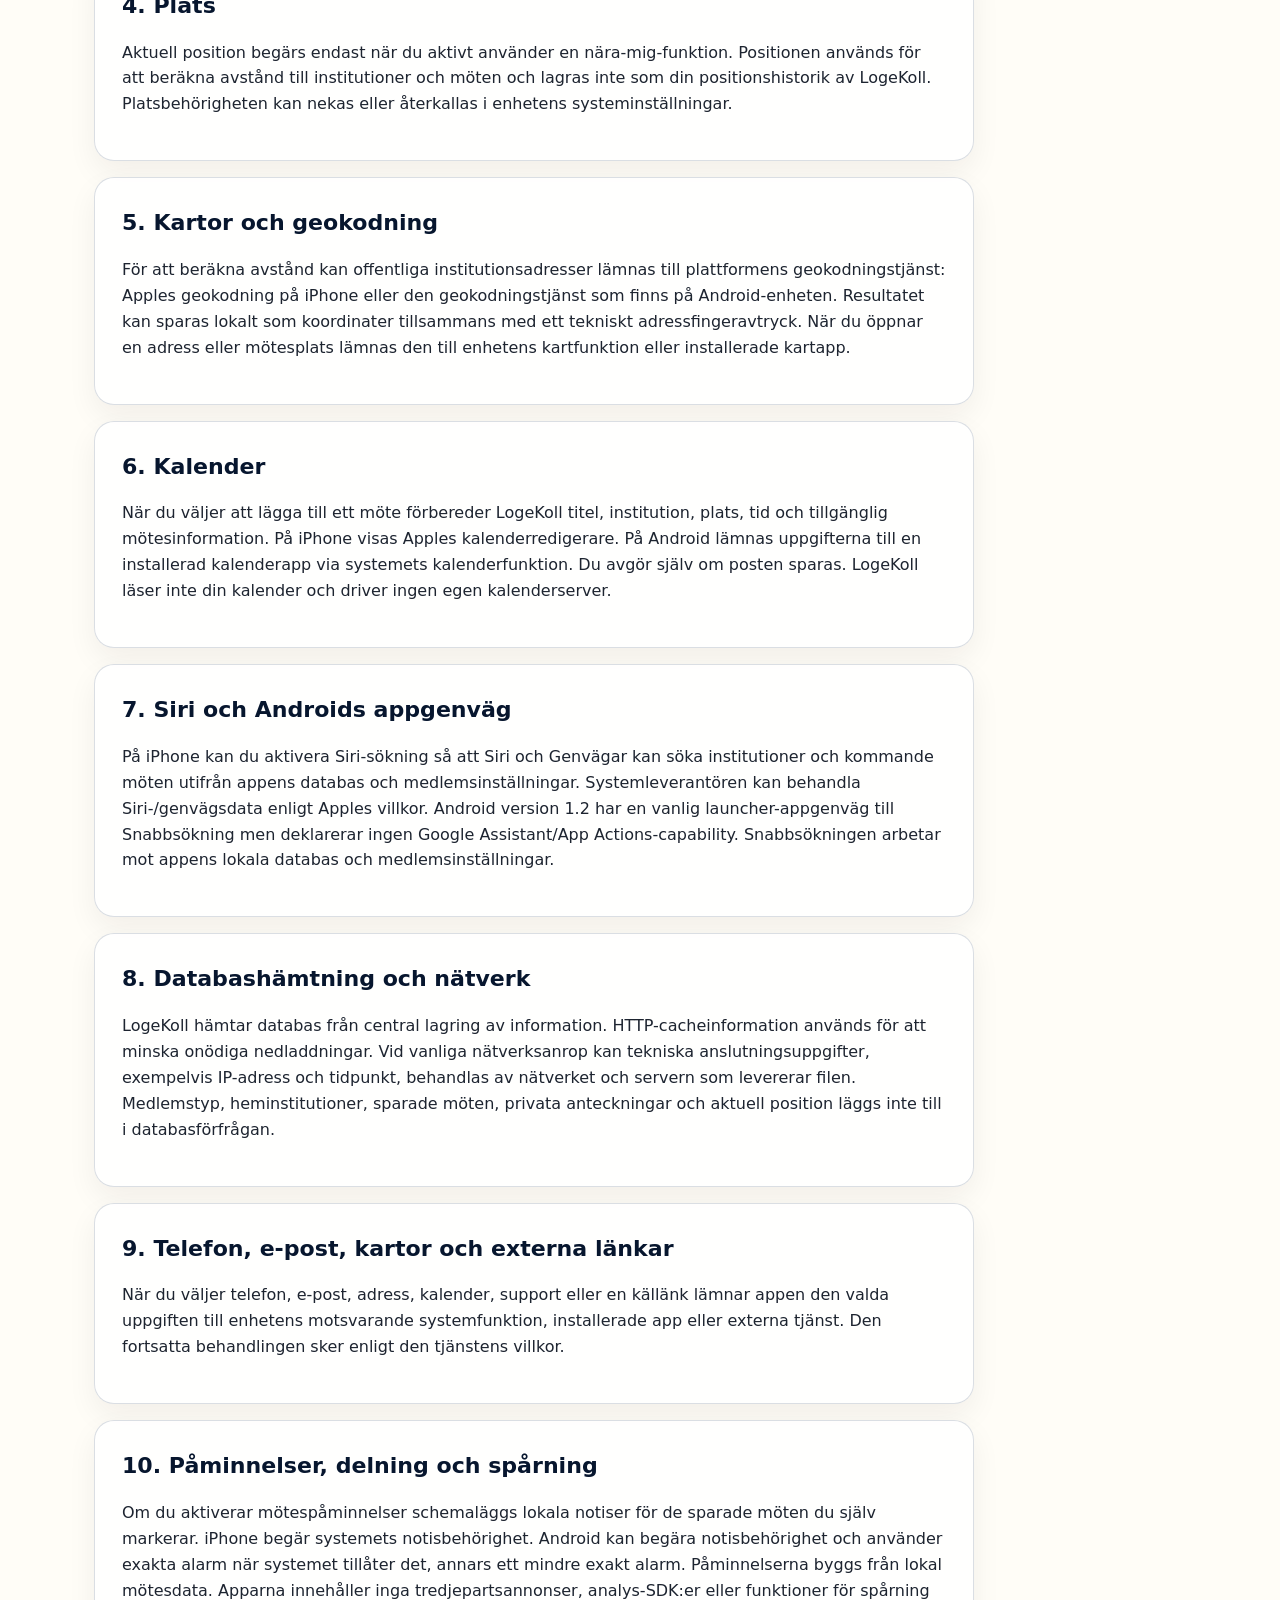
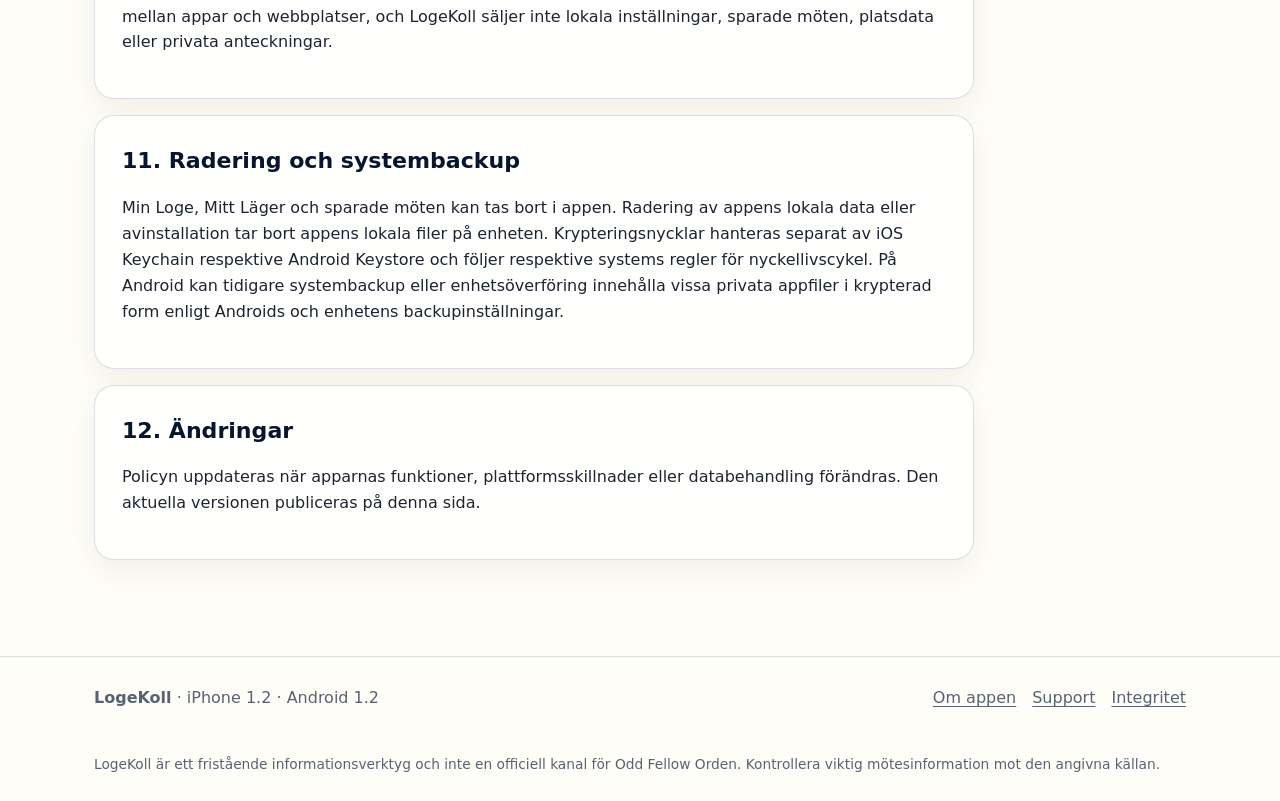
==== commit fd952cb0: "Information om App + Ver 1.2" ====
--- a/docs/integritet.html
+++ b/docs/integritet.html
@@ -1,19 +1,146 @@
-<!doctype html><html lang="sv"><head>
-  <meta charset="utf-8">
-  <meta name="viewport" content="width=device-width,initial-scale=1">
-  <meta name="color-scheme" content="light dark">
-  <link rel="icon" type="image/png" sizes="32x32" href="assets/favicon-32.png">
-  <link rel="icon" type="image/png" sizes="64x64" href="assets/favicon-64.png">
-  <link rel="manifest" href="site.webmanifest">
-  <link rel="stylesheet" href="assets/styles.css">
-  <script src="assets/i18n.js" defer></script>
-<meta name="description" content="Integritetspolicy för LogeKoll på iPhone och Android."><title>Integritetspolicy – LogeKoll</title></head><body><a class="skip-link" href="#innehall" data-i18n="common.skip">Hoppa till innehållet</a>
-<header class="site-header"><nav class="nav" aria-label="Huvudnavigation">
-  <a class="brand" href="index.html"><picture><source media="(prefers-color-scheme: dark)" srcset="assets/favicon-dark-64.png"><img src="assets/favicon-64.png" alt=""></picture><span>LogeKoll</span></a>
-  <div class="nav-links">
-    <a href="index.html" data-i18n="common.home">Hem</a>
-    <a href="support.html" data-i18n="common.support">Support</a>
-    <a href="integritet.html" data-i18n="common.privacy">Integritet</a>
-    <span class="language-control" data-language-control hidden><label for="language-select" data-i18n="common.language">Språk</label><select id="language-select" data-language-select></select></span>
-  </div>
-</nav></header><main id="innehall"><header class="page-head" data-i18n-html="privacy.head"><p class="eyebrow">iPhone 1.0 · Android 1.1.5</p><h1>Integritetspolicy</h1><p>Senast uppdaterad den 18 augusti 2026. Den här policyn beskriver databehandlingen i de bifogade versionerna av LogeKoll för iPhone och Android.</p></header><div class="prose"><section data-i18n-html="privacy.summary"><h2>Sammanfattning</h2><p>LogeKoll kräver inget konto, innehåller inga annonser och använder inga analys- eller spårnings-SDK:er. Inställningar, sparade mötesreferenser, påminnelseval, databas-cache, koordinatcache för offentliga institutionsadresser och Mina anteckningar hanteras lokalt av appen. Din aktuella position används bara när du själv startar en närhetssökning.</p><p>På Android kan vissa privata appfiler omfattas av Androids systembackup eller enhetsöverföring enligt enhetens inställningar och appens backupregler. Integritetspolicyn finns även inne i båda apparna via info-knappen i Inställningar.</p></section><section data-i18n-html="privacy.controller"><h2>1. Ansvarig och kontakt</h2><p>LogeKoll tillhandahålls av apputvecklaren. Frågor om appen eller integritet kan lämnas via <a href="support.html">supportsidan</a>. Offentliga supportärenden ska inte innehålla känsliga personuppgifter eller privata anteckningar.</p></section><section data-i18n-html="privacy.local"><h2>2. Uppgifter som lagras lokalt</h2><p>Apparna kan lagra vald medlemstyp, Min Loge, Mitt Läger, visningsinställningar, databasinställningar, tidpunkt för synkning, sparade mötesreferenser, påminnelseval, lokal databas-cache och koordinater för offentliga institutionsadresser. iPhone använder bland annat UserDefaults och appens privata filer. Android använder bland annat DataStore och privata appfiler. Androids databascache är undantagen från molnbackup, medan andra privata appfiler kan omfattas av Androids backup/enhetsöverföring enligt systemets och appens regler.</p></section><section data-i18n-html="privacy.notes"><h2>3. Mina anteckningar</h2><p>Mina anteckningar lagras krypterat. På iPhone krypteras anteckningsdata med ChaChaPoly och en 256-bitars nyckel lagras i Keychain med krav på användarnärvaro och enhetsbunden åtkomst. På Android lagras anteckningen som AES-256-GCM-krypterad data; en separat datanyckel skyddas av en icke-exporterbar nyckel i Android Keystore och upplåsning kräver biometri eller skärmlås. På Android kan de krypterade anteckningsfilerna omfattas av systemets backup eller enhetsöverföring enligt enhetens inställningar. Anteckningstexten skickas inte till LogeKolls databas eller supporttjänst.</p></section><section data-i18n-html="privacy.location"><h2>4. Plats</h2><p>Aktuell position begärs endast när du aktivt använder en nära-mig-funktion. Positionen används för att beräkna avstånd till institutioner och möten och lagras inte som din positionshistorik av LogeKoll. Platsbehörigheten kan nekas eller återkallas i enhetens systeminställningar.</p></section><section data-i18n-html="privacy.maps"><h2>5. Kartor och geokodning</h2><p>För att beräkna avstånd kan offentliga institutionsadresser lämnas till plattformens geokodningstjänst: Apples geokodning på iPhone eller den geokodningstjänst som finns på Android-enheten. Resultatet kan sparas lokalt som koordinater tillsammans med ett tekniskt adressfingeravtryck. När du öppnar en adress eller mötesplats lämnas den till enhetens kartfunktion eller installerade kartapp.</p></section><section data-i18n-html="privacy.calendar"><h2>6. Kalender</h2><p>När du väljer att lägga till ett möte förbereder LogeKoll titel, institution, plats, tid och tillgänglig mötesinformation. På iPhone visas Apples kalenderredigerare. På Android lämnas uppgifterna till en installerad kalenderapp via systemets kalenderfunktion. Du avgör själv om posten sparas. LogeKoll läser inte din kalender och driver ingen egen kalenderserver.</p></section><section data-i18n-html="privacy.voice"><h2>7. Siri och Androids appgenväg</h2><p>På iPhone kan du aktivera Siri-sökning så att Siri och Genvägar kan söka institutioner och kommande möten utifrån appens databas och medlemsinställningar. Systemleverantören kan behandla Siri-/genvägsdata enligt Apples villkor. Android version 1.1.5 har en vanlig launcher-appgenväg till Snabbsökning men deklarerar ingen Google Assistant/App Actions-capability. Snabbsökningen arbetar mot appens lokala databas och medlemsinställningar.</p></section><section data-i18n-html="privacy.network"><h2>8. Databashämtning och nätverk</h2><p>LogeKoll hämtar den publika JSON-databasen från <code>https://jonashedberg.github.io/LogeKoll/data/oddfellow/database/oddfellow_database.json</code>. HTTP-cacheinformation används för att minska onödiga nedladdningar. Vid vanliga nätverksanrop kan tekniska anslutningsuppgifter, exempelvis IP-adress och tidpunkt, behandlas av nätverket och servern som levererar filen. Medlemstyp, heminstitutioner, sparade möten, privata anteckningar och aktuell position läggs inte till i databasförfrågan.</p></section><section data-i18n-html="privacy.contacts"><h2>9. Telefon, e-post, kartor och externa länkar</h2><p>När du väljer telefon, e-post, adress, kalender, support eller en källänk lämnar appen den valda uppgiften till enhetens motsvarande systemfunktion, installerade app eller externa tjänst. Den fortsatta behandlingen sker enligt den tjänstens villkor.</p></section><section data-i18n-html="privacy.tracking"><h2>10. Påminnelser, delning och spårning</h2><p>Om du aktiverar mötespåminnelser schemaläggs lokala notiser för de sparade möten du själv markerar. iPhone begär systemets notisbehörighet. Android kan begära notisbehörighet och använder exakta alarm när systemet tillåter det, annars ett mindre exakt alarm. Påminnelserna byggs från lokal mötesdata. Apparna innehåller inga tredjepartsannonser, analys-SDK:er eller funktioner för spårning mellan appar och webbplatser, och LogeKoll säljer inte lokala inställningar, sparade möten, platsdata eller privata anteckningar.</p></section><section data-i18n-html="privacy.deletion"><h2>11. Radering och systembackup</h2><p>Min Loge, Mitt Läger och sparade möten kan tas bort i appen. Radering av appens lokala data eller avinstallation tar bort appens lokala filer på enheten. Krypteringsnycklar hanteras separat av iOS Keychain respektive Android Keystore och följer respektive systems regler för nyckellivscykel. På Android kan tidigare systembackup eller enhetsöverföring innehålla vissa privata appfiler i krypterad form enligt Androids och enhetens backupinställningar.</p></section><section data-i18n-html="privacy.changes"><h2>12. Ändringar</h2><p>Policyn uppdateras när apparnas funktioner, plattformsskillnader eller databehandling förändras. Den aktuella versionen publiceras på denna sida.</p></section></div></main><footer><div class="footer-inner"><div><strong>LogeKoll</strong> · <span data-i18n="common.version">iPhone 1.0 · Android 1.1.5</span></div><div class="footer-links"><a href="support.html" data-i18n="common.support">Support</a><a href="integritet.html" data-i18n="common.privacy">Integritet</a></div></div><p class="disclaimer" data-i18n="common.disclaimer">LogeKoll är ett fristående informationsverktyg och inte en officiell kanal för Odd Fellow Orden. Kontrollera viktig mötesinformation mot den angivna källan.</p></footer></body></html>
+<!doctype html>
+<!DOCTYPE html>
+
+<html lang="sv">
+<head>
+<meta charset="utf-8"/>
+<meta content="width=device-width,initial-scale=1" name="viewport"/>
+<meta content="light" name="color-scheme"/>
+<meta content="#fffdf7" name="theme-color"/>
+<link href="assets/favicon-32.png" rel="icon" sizes="32x32" type="image/png"/>
+<link href="assets/favicon-64.png" rel="icon" sizes="64x64" type="image/png"/>
+<link href="site.webmanifest" rel="manifest"/>
+<link href="assets/styles.css" rel="stylesheet"/>
+<script defer="" src="assets/i18n.js"></script>
+<meta content="Integritetspolicy för LogeKoll på iPhone och Android." name="description"/>
+<title>Integritetspolicy – LogeKoll</title>
+</head>
+<body><a class="skip-link" data-i18n="common.skip" href="#innehall">Hoppa till innehållet</a>
+<header class="site-header">
+<nav aria-label="Huvudnavigation" class="nav">
+<a class="brand" href="index.html">
+<picture><img alt="" src="assets/favicon-64.png"/>
+</picture><span>LogeKoll</span>
+</a>
+<div class="nav-links">
+<a data-i18n="common.home" href="index.html">Hem</a><a data-i18n="common.about" href="om-appen.html">Om appen</a>
+<a data-i18n="common.support" href="support.html">Support</a>
+<a aria-current="page" data-i18n="common.privacy" href="integritet.html">Integritet</a>
+<span class="language-control" data-language-control="" hidden=""><label data-i18n="common.language" for="language-select">Språk</label><select data-language-select="" id="language-select"></select></span>
+</div>
+</nav>
+</header>
+<main id="innehall">
+<header class="page-head" data-i18n-html="privacy.head">
+<p class="eyebrow">iPhone 1.2 · Android 1.2</p>
+<h1>Integritetspolicy</h1>
+<p>Senast uppdaterad den 9 november 2026. Den här policyn beskriver hur LogeKoll hanterar uppgifter på iPhone och Android.</p>
+</header>
+<div class="prose">
+<section data-i18n-html="privacy.summary">
+<h2>Sammanfattning</h2>
+<p>LogeKoll kräver inget konto, innehåller inga annonser och använder inga analys- eller spårnings-SDK:er.
+          Inställningar, sparade mötesreferenser, påminnelseval, databas-cache, koordinatcache för offentliga
+          institutionsadresser och Mina anteckningar hanteras lokalt av appen. Din aktuella position används bara när du
+          själv startar en närhetssökning.</p>
+<p>På Android kan vissa privata appfiler omfattas av Androids systembackup eller enhetsöverföring enligt
+          enhetens inställningar och appens backupregler. Integritetspolicyn finns även inne i båda apparna via
+          info-knappen i Inställningar.</p>
+</section>
+<section data-i18n-html="privacy.controller">
+<h2>1. Ansvarig och kontakt</h2>
+<p>LogeKoll tillhandahålls av apputvecklaren. Frågor om appen eller integritet kan lämnas via <a href="support.html">supportsidan</a>. Offentliga supportärenden ska inte innehålla känsliga personuppgifter
+          eller privata anteckningar.</p>
+</section>
+<section data-i18n-html="privacy.local">
+<h2>2. Uppgifter som lagras lokalt</h2>
+<p>Apparna kan lagra vald medlemstyp, Min Loge, Mitt Läger, visningsinställningar, databasinställningar,
+          tidpunkt för synkning, sparade mötesreferenser, påminnelseval, lokal databas-cache och koordinater för
+          offentliga institutionsadresser. iPhone använder bland annat UserDefaults och appens privata filer. Android
+          använder bland annat DataStore och privata appfiler. Androids databascache är undantagen från molnbackup,
+          medan andra privata appfiler kan omfattas av Androids backup/enhetsöverföring enligt systemets och appens
+          regler.</p>
+</section>
+<section data-i18n-html="privacy.notes">
+<h2>3. Mina anteckningar</h2>
+<p>Mina anteckningar lagras krypterat. På iPhone krypteras anteckningsdata med ChaChaPoly och en 256-bitars
+          nyckel lagras i Keychain med krav på användarnärvaro och enhetsbunden åtkomst. På Android lagras anteckningen
+          som AES-256-GCM-krypterad data; en separat datanyckel skyddas av en icke-exporterbar nyckel i Android Keystore
+          och upplåsning kräver biometri eller skärmlås. På Android kan de krypterade anteckningsfilerna omfattas av
+          systemets backup eller enhetsöverföring enligt enhetens inställningar. Anteckningstexten skickas inte till
+          LogeKolls databas eller supporttjänst.</p>
+</section>
+<section data-i18n-html="privacy.location">
+<h2>4. Plats</h2>
+<p>Aktuell position begärs endast när du aktivt använder en nära-mig-funktion. Positionen används för att
+          beräkna avstånd till institutioner och möten och lagras inte som din positionshistorik av LogeKoll.
+          Platsbehörigheten kan nekas eller återkallas i enhetens systeminställningar.</p>
+</section>
+<section data-i18n-html="privacy.maps">
+<h2>5. Kartor och geokodning</h2>
+<p>För att beräkna avstånd kan offentliga institutionsadresser lämnas till plattformens geokodningstjänst:
+          Apples geokodning på iPhone eller den geokodningstjänst som finns på Android-enheten. Resultatet kan sparas
+          lokalt som koordinater tillsammans med ett tekniskt adressfingeravtryck. När du öppnar en adress eller
+          mötesplats lämnas den till enhetens kartfunktion eller installerade kartapp.</p>
+</section>
+<section data-i18n-html="privacy.calendar">
+<h2>6. Kalender</h2>
+<p>När du väljer att lägga till ett möte förbereder LogeKoll titel, institution, plats, tid och tillgänglig
+          mötesinformation. På iPhone visas Apples kalenderredigerare. På Android lämnas uppgifterna till en installerad
+          kalenderapp via systemets kalenderfunktion. Du avgör själv om posten sparas. LogeKoll läser inte din kalender
+          och driver ingen egen kalenderserver.</p>
+</section>
+<section data-i18n-html="privacy.voice">
+<h2>7. Siri och Androids appgenväg</h2>
+<p>På iPhone kan du aktivera Siri-sökning så att Siri och Genvägar kan söka institutioner och kommande möten
+          utifrån appens databas och medlemsinställningar. Systemleverantören kan behandla Siri-/genvägsdata enligt
+          Apples villkor. Android version 1.2 har en vanlig launcher-appgenväg till Snabbsökning men deklarerar ingen
+          Google Assistant/App Actions-capability. Snabbsökningen arbetar mot appens lokala databas och
+          medlemsinställningar.</p>
+</section>
+<section data-i18n-html="privacy.network">
+<h2>8. Databashämtning och nätverk</h2>
+<p>LogeKoll hämtar databas från central lagring av information. HTTP-cacheinformation används för att minska
+          onödiga nedladdningar. Vid vanliga nätverksanrop kan tekniska anslutningsuppgifter, exempelvis IP-adress och
+          tidpunkt, behandlas av nätverket och servern som levererar filen. Medlemstyp, heminstitutioner, sparade möten,
+          privata anteckningar och aktuell position läggs inte till i databasförfrågan.</p>
+</section>
+<section data-i18n-html="privacy.contacts">
+<h2>9. Telefon, e-post, kartor och externa länkar</h2>
+<p>När du väljer telefon, e-post, adress, kalender, support eller en källänk lämnar appen den valda uppgiften
+          till enhetens motsvarande systemfunktion, installerade app eller externa tjänst. Den fortsatta behandlingen
+          sker enligt den tjänstens villkor.</p>
+</section>
+<section data-i18n-html="privacy.tracking">
+<h2>10. Påminnelser, delning och spårning</h2>
+<p>Om du aktiverar mötespåminnelser schemaläggs lokala notiser för de sparade möten du själv markerar. iPhone
+          begär systemets notisbehörighet. Android kan begära notisbehörighet och använder exakta alarm när systemet
+          tillåter det, annars ett mindre exakt alarm. Påminnelserna byggs från lokal mötesdata. Apparna innehåller inga
+          tredjepartsannonser, analys-SDK:er eller funktioner för spårning mellan appar och webbplatser, och LogeKoll
+          säljer inte lokala inställningar, sparade möten, platsdata eller privata anteckningar.</p>
+</section>
+<section data-i18n-html="privacy.deletion">
+<h2>11. Radering och systembackup</h2>
+<p>Min Loge, Mitt Läger och sparade möten kan tas bort i appen. Radering av appens lokala data eller
+          avinstallation tar bort appens lokala filer på enheten. Krypteringsnycklar hanteras separat av iOS Keychain
+          respektive Android Keystore och följer respektive systems regler för nyckellivscykel. På Android kan tidigare
+          systembackup eller enhetsöverföring innehålla vissa privata appfiler i krypterad form enligt Androids och
+          enhetens backupinställningar.</p>
+</section>
+<section data-i18n-html="privacy.changes">
+<h2>12. Ändringar</h2>
+<p>Policyn uppdateras när apparnas funktioner, plattformsskillnader eller databehandling förändras. Den aktuella
+          versionen publiceras på denna sida.</p>
+</section>
+</div>
+</main>
+<footer>
+<div class="footer-inner">
+<div><strong>LogeKoll</strong> · <span data-i18n="common.version">iPhone 1.2 · Android 1.2</span></div>
+<div class="footer-links"><a data-i18n="common.about" href="om-appen.html">Om appen</a><a data-i18n="common.support" href="support.html">Support</a><a data-i18n="common.privacy" href="integritet.html">Integritet</a></div>
+</div>
+<p class="disclaimer" data-i18n="common.disclaimer">LogeKoll är ett fristående informationsverktyg och inte en
+      officiell kanal för Odd Fellow Orden. Kontrollera viktig mötesinformation mot den angivna källan.</p>
+</footer>
+</body>
+</html>
--- a/docs/assets/styles.css
+++ b/docs/assets/styles.css
@@ -1,5 +1,5 @@
 :root {
-  color-scheme: light dark;
+  color-scheme: light;
   --cream-50: #fffdf7;
   --cream-100: #f8f1df;
   --cream-200: #eadfc4;
@@ -147,30 +147,6 @@
   .hero { padding-top: 18px; gap: 28px; }
   .card, .prose section, .notice, .warning { padding: 21px; }
 }
-@media (prefers-color-scheme: dark) {
-  :root {
-    --bg: #071426;
-    --surface: rgba(14, 31, 55, .90);
-    --surface-solid: #10233e;
-    --text: #f5f1e8;
-    --muted: #bcc5d3;
-    --line: rgba(236, 203, 124, .18);
-    --heading: #fffaf0;
-    --accent: var(--gold-300);
-    --shadow: 0 22px 55px rgba(0, 0, 0, .28);
-  }
-  body {
-    background:
-      radial-gradient(circle at 92% 0%, rgba(210, 161, 58, .12), transparent 30rem),
-      radial-gradient(circle at 0% 18%, rgba(148, 27, 56, .18), transparent 34rem),
-      var(--bg);
-  }
-  .site-header { background: rgba(7, 20, 38, .86); }
-  a { color: #f0c86e; }
-  .nav-links a:hover, .nav-links a[aria-current="page"] { color: #f0c86e; background: rgba(210,161,58,.11); }
-  .button.secondary { color: var(--text); }
-  .status-chip { color: var(--text); }
-}
 @media (prefers-reduced-motion: reduce) { html { scroll-behavior: auto; } }
 @media print {
   .site-header, .actions, footer { display: none; }
@@ -179,7 +155,7 @@
   .prose section { box-shadow: none; break-inside: avoid; }
 }
 
-/* Tillägg för LogeKoll version 1.0 */
+/* Gemensamma fakta- och navigationsstilar */
 address { font-style: normal; }
 .facts { margin: 0; display: grid; gap: 0; }
 .facts > div { display: grid; grid-template-columns: minmax(150px, .35fr) 1fr; gap: 18px; padding: 12px 0; border-bottom: 1px solid var(--line); }
@@ -198,3 +174,214 @@
 .feature-list { columns: 2; column-gap: 34px; padding-left: 1.25rem; }
 .feature-list li { break-inside: avoid; margin-bottom: .55rem; }
 @media (max-width: 700px) { .feature-list { columns: 1; } }
+
+/* Om appen — redaktionell presentation, version 1.2 */
+.about-main { max-width: 1200px; padding-top: 30px; }
+.about-main h2 { color: var(--heading); letter-spacing: -.048em; line-height: 1.12; }
+.about-hero {
+  isolation: isolate; position: relative; overflow: hidden; display: grid;
+  grid-template-columns: minmax(0, 1.05fr) minmax(0, .95fr);
+  min-height: 610px; gap: 14px; align-items: center; padding: 66px 60px;
+  color: #fff; border-radius: 34px;
+  background: radial-gradient(ellipse at 83% 17%, rgba(237,186,106,.23), transparent 37%),
+    radial-gradient(ellipse at 3% 100%, rgba(191,37,84,.23), transparent 48%),
+    linear-gradient(129deg, #250e25, #5b1532 57%, #77203b);
+  box-shadow: 0 30px 70px rgba(65,18,39,.15);
+}
+.about-hero:after { content: ''; position: absolute; pointer-events: none; inset: auto 0 0; height: 2px; background: linear-gradient(90deg, transparent, rgba(234,192,115,.85), transparent); }
+.about-hero-copy { position: relative; z-index: 3; }
+.about-kicker { text-transform: uppercase; letter-spacing: .15em; font-size: .79rem; font-weight: 800; color: #f2d79d; margin: 0 0 23px; }
+.about-hero h1 { max-width: 620px; margin: 0; font-size: clamp(2.8rem, 5.1vw, 4.9rem); line-height: 1.03; letter-spacing: -.067em; font-weight: 840; }
+.hero-title-highlight { color: #f1ce85; }
+.about-hero-lead { max-width: 495px; color: rgba(255,255,255,.85); font-size: clamp(1.04rem, 1.5vw, 1.21rem); line-height: 1.68; margin: 25px 0; }
+.platform-pills { display: flex; flex-wrap: wrap; gap: 10px; }
+.platform-pill { display: inline-flex; align-items: center; gap: 8px; padding: 9px 13px; border-radius: 999px; font-size: .87rem; color: #fff8ea; background: rgba(255,255,255,.105); border: 1px solid rgba(255,255,255,.22); }
+.platform-pill svg { width: 18px; height: 18px; }
+.platform-pill strong { color: #ffdf9c; font-weight: 850; }
+.about-actions { margin-top: 30px; }
+.about-button-primary { background: #f0d296; color: #301526; border-color: #f0d296; }
+.about-button-primary:hover { background: #ffe1a8; color: #301526; }
+.about-button-outline { border-color: rgba(255,255,255,.44); background: rgba(255,255,255,.055); color: #fff; }
+.about-button-outline:hover { background: rgba(255,255,255,.13); }
+.about-hero-visual { min-height: 475px; height: 100%; position: relative; z-index: 1; }
+.hero-orbit { position: absolute; border: 1px solid rgba(247,213,148,.21); border-radius: 50%; z-index: -1; }
+.hero-orbit-one { width: 540px; height: 540px; top: -73px; left: 2%; }
+.hero-orbit-two { width: 400px; height: 400px; top: 9%; left: 18%; }
+.phone-mockup { margin: 0; overflow: hidden; border: 7px solid #202025; border-radius: 34px; background: #f4f2f7; box-shadow: 0 20px 48px rgba(12,9,22,.23), 0 2px 0 rgba(255,255,255,.14) inset; aspect-ratio: 900 / 1957; }
+.phone-mockup img { display: block; width: 100%; height: 100%; object-fit: cover; }
+.phone-hero-front { position: absolute; width: min(59%, 255px); left: 5%; top: 1%; transform: rotate(-5deg); z-index: 2; }
+.phone-hero-back { position: absolute; width: min(53%, 226px); left: 50%; top: 7%; transform: rotate(9deg); z-index: 1; }
+.hero-floating-note { position: absolute; bottom: 1%; right: 0; z-index: 4; display: flex; align-items: center; gap: 9px; background: rgba(255,255,255,.96); color: #50213a; font-weight: 700; font-size: .76rem; border: 1px solid rgba(210,161,58,.3); padding: 10px 14px; border-radius: 14px; box-shadow: 0 14px 25px rgba(19,7,13,.17); }
+.floating-note-dot { width: 8px; height: 8px; background: #b97e26; border-radius: 50%; }
+.about-quicknav { position: relative; display: flex; align-items: center; justify-content: center; flex-wrap: wrap; gap: 6px 22px; padding: 22px 10px; border-bottom: 1px solid var(--line); }
+.about-quicknav a { padding: 5px 0; text-decoration: none; color: #3e4350; font-weight: 690; font-size: .91rem; }
+.about-quicknav a:hover { color: var(--burgundy-800); text-decoration: underline; }
+.quicknav-label { color: var(--burgundy-800); font-weight: 850; font-size: .81rem; text-transform: uppercase; letter-spacing: .08em; margin-right: 16px; }
+.about-intro { text-align: center; padding: 100px 0 70px; max-width: 1020px; margin: auto; }
+.section-overline { color: var(--burgundy-800); font-size: .78rem; font-weight: 830; text-transform: uppercase; letter-spacing: .145em; margin: 0 0 18px; }
+.about-intro h2 { font-size: clamp(2.5rem, 5vw, 4rem); margin: 0 0 17px; }
+.about-intro > p:not(.section-overline) { max-width: 700px; margin: 0 auto; font-size: 1.11rem; color: var(--muted); }
+.about-intro-grid { display: grid; grid-template-columns: repeat(3, minmax(0,1fr)); gap: 22px; margin-top: 46px; text-align: left; }
+.about-intro-grid > div { border-top: 2px solid var(--cream-200); padding: 20px 10px 0 2px; display: grid; gap: 5px; }
+.intro-index { color: var(--burgundy-700); font-size: .83rem; font-weight: 860; letter-spacing: .09em; margin-bottom: 7px; }
+.about-intro-grid strong { color: var(--heading); font-size: 1.06rem; }
+.about-intro-grid div span:last-child { color: var(--muted); font-size: .94rem; line-height: 1.55; }
+.story-section { display: grid; grid-template-columns: repeat(2, minmax(0, 1fr)); gap: clamp(42px, 8vw, 110px); align-items: center; padding: 62px 30px 86px; scroll-margin-top: 85px; }
+.story-section.story-reverse .story-copy { order: 2; }
+.story-section.story-reverse .story-art { order: 1; }
+.story-copy h2 { font-size: clamp(2.2rem, 4vw, 3.6rem); margin: 0 0 22px; }
+.story-copy > p:not(.section-overline) { color: var(--muted); font-size: 1.08rem; line-height: 1.75; }
+.story-points { margin-top: 28px; display: grid; gap: 18px; }
+.story-points > div { display: flex; gap: 12px; align-items: flex-start; }
+.story-points p { margin: 0; font-size: .96rem; font-weight: 560; line-height: 1.6; }
+.point-icon { width: 26px; height: 26px; border-radius: 50%; display: grid; place-items: center; background: rgba(148, 27, 56,.1); color: var(--burgundy-800); font-weight: 900; font-size: .77rem; flex: 0 0 auto; margin-top: 1px; }
+.story-art { position: relative; isolation: isolate; display: flex; align-items: flex-start; justify-content: center; min-height: 590px; max-width: 530px; width: 100%; margin: 0 auto; border-radius: 34px; overflow: hidden; }
+.story-art:before { content:''; position:absolute; z-index:-1; width: 480px; height: 480px; border: 1px solid rgba(85,45,44,.1); border-radius: 50%; top: 60px; left: calc(50% - 240px); }
+.story-art-sand { background: linear-gradient(150deg, #f9efd9, #eee1d2); }
+.story-art-rose { background: linear-gradient(140deg, #f7e7ea, #e7d8e4); }
+.story-art-blue { background: linear-gradient(150deg, #e1e9f2, #d8e3ef); }
+.story-phone { width: min(66%, 275px); margin-top: 46px; }
+.art-label { position: absolute; bottom: 26px; right: 20px; padding: 10px 14px; border-radius: 12px; background: #fffdf9; color: #56263b; font-weight: 750; box-shadow: 0 12px 22px rgba(0,0,0,.09); font-size: .84rem; }
+.double-art { min-height: 590px; }
+.double-phone { position: absolute; width: 48%; max-width: 244px; top: 55px; }
+.double-phone-left { left: 7%; transform: rotate(-6deg); }
+.double-phone-right { left: 49%; top: 103px; transform: rotate(6deg); }
+.detail-band { isolation: isolate; position: relative; background: linear-gradient(116deg, #102344, #173e64); border-radius: 34px; min-height: 530px; display: grid; grid-template-columns: 1.3fr .7fr; align-items: center; gap: 28px; padding: 55px 70px; overflow: hidden; margin: 42px 0 110px; }
+.detail-band:before { content:''; position:absolute; z-index:-1; border: 1px solid rgba(255,255,255,.12); width: 520px; height: 520px; border-radius: 50%; right: -100px; top: -40px; }
+.detail-band .section-overline { color: #e6bd7a; }
+.detail-band h2 { color: white; font-size: clamp(2.3rem, 4vw, 3.7rem); margin: 0 0 22px; max-width: 550px; }
+.detail-band-copy > p:not(.section-overline) { color: #dce6f0; font-size: 1.08rem; max-width: 570px; }
+.detail-tags { display: flex; gap: 10px; flex-wrap: wrap; margin-top: 30px; max-width: 590px; }
+.detail-tags span { border: 1px solid rgba(255,255,255,.22); background: rgba(255,255,255,.09); border-radius: 999px; color: white; font-weight: 630; font-size: .87rem; padding: 8px 14px; }
+.detail-phone { position: absolute; width: 260px; right: 95px; top: 32px; transform: rotate(5deg); }
+.privacy-showcase { scroll-margin-top: 85px; margin-bottom: 102px; }
+.privacy-showcase-heading { text-align: center; max-width: 740px; margin: auto; }
+.privacy-showcase-heading h2 { font-size: clamp(2.3rem, 4.5vw, 3.8rem); margin: 0 0 19px; }
+.privacy-showcase-heading > p:last-child { color: var(--muted); font-size: 1.08rem; }
+.privacy-showcase-grid { display: grid; grid-template-columns: repeat(2, minmax(0,1fr)); gap: 21px; margin-top: 46px; }
+.privacy-feature { position: relative; overflow: hidden; min-height: 440px; display: grid; grid-template-columns: 1fr .7fr; gap: 16px; background: #f2e8e5; border-radius: 28px; padding: 33px 0 0 32px; }
+.privacy-feature:nth-child(2) { background: #e9eef2; }
+.privacy-feature-text { z-index: 1; position: relative; }
+.privacy-feature-number { color: var(--burgundy-800); font-size: .85rem; letter-spacing: .12em; font-weight: 850; }
+.privacy-feature h3 { color: var(--heading); font-size: clamp(1.6rem, 2.5vw, 2.2rem); letter-spacing: -.05em; line-height: 1.1; margin: 18px 0; }
+.privacy-feature p { color: #4e5665; font-size: .97rem; line-height: 1.66; }
+.privacy-phone { align-self: end; width: 210px; max-width: none; transform: translate(0, 25px) rotate(4deg); }
+.privacy-feature:nth-child(2) .privacy-phone { transform: translate(0,25px) rotate(-4deg); }
+.privacy-showcase-footnote { max-width: 840px; margin: 19px auto 0; font-size: .91rem; text-align: center; color: var(--muted); }
+.platform-section { padding-bottom: 94px; }
+.platform-section .section-head { max-width: 760px; }
+.platform-section .section-head h2 { font-size: clamp(2.25rem, 4vw, 3.5rem); margin-bottom: 18px; }
+.platform-grid { display: grid; grid-template-columns: repeat(2, minmax(0,1fr)); gap: 18px; }
+.platform-card { padding: 29px; border: 1px solid var(--line); border-radius: 23px; background: #fff; box-shadow: 0 14px 34px rgba(35,24,15,.05); }
+.platform-topline { display: flex; align-items: center; justify-content: space-between; gap: 12px; flex-wrap: wrap; }
+.platform-topline h3 { margin: 0; color: var(--heading); font-size: 1.35rem; }
+.platform-topline > span { color: var(--burgundy-800); font-size: .8rem; font-weight: 840; border-radius: 999px; background: #f8eef1; padding: 7px 11px; }
+.platform-card p { margin-bottom: 0; color: var(--muted); font-size: .96rem; }
+.screen-note { color: var(--muted); font-size: .86rem; margin-top: 16px; }
+.about-end-cta { background: linear-gradient(125deg, #f8ecdb, #f6e4e7); border: 1px solid #eddccf; border-radius: 30px; padding: 46px 55px; display: flex; justify-content: space-between; gap: 35px; align-items: center; }
+.about-end-cta h2 { font-size: clamp(2rem, 4vw, 3.1rem); margin: 0 0 12px; }
+.about-end-cta p:not(.section-overline) { color: var(--muted); margin: 0; max-width: 640px; }
+.about-end-cta .button { flex: 0 0 auto; }
+
+@media (max-width: 1060px) {
+  .about-hero { padding: 56px 38px; min-height: 560px; }
+  .phone-hero-front { left: 0; width: 62%; }
+  .phone-hero-back { left: 46%; width: 55%; }
+  .story-section { gap: 40px; padding-inline: 0; }
+  .detail-phone { right: 45px; }
+  .privacy-feature { grid-template-columns: minmax(0,1.1fr) minmax(0,.75fr); }
+}
+@media (max-width: 800px) {
+  .about-hero { grid-template-columns: 1fr; gap: 10px; text-align: center; padding: 55px 25px 22px; }
+  .about-hero h1 { max-width: 700px; margin: auto; }
+  .about-hero-lead { margin: 25px auto; }
+  .about-hero-visual { height: 440px; min-height: 440px; max-width: 440px; width: 100%; margin: auto; }
+  .phone-hero-front { width: 220px; left: 9%; top: 13px; }
+  .phone-hero-back { width: 190px; left: 48%; top: 35px; }
+  .hero-floating-note { bottom: 8px; right: -2px; }
+  .platform-pills, .about-actions { justify-content: center; }
+  .story-section { grid-template-columns: 1fr; gap: 24px; padding: 45px 0; }
+  .story-section.story-reverse .story-copy, .story-section.story-reverse .story-art { order: initial; }
+  .story-copy { max-width: 650px; margin: auto; }
+  .story-art { max-width: 530px; min-height: 525px; }
+  .story-phone { width: 240px; }
+  .double-art { min-height: 540px; }
+  .detail-band { grid-template-columns: 1.2fr .8fr; padding: 40px; }
+  .detail-phone { right: 17px; width: 208px; top: 65px; }
+  .detail-band-copy { position: relative; z-index: 2; }
+  .privacy-showcase-grid { grid-template-columns: 1fr; max-width: 680px; margin-inline: auto; }
+  .privacy-feature { min-height: 390px; }
+  .privacy-phone { justify-self: center; }
+  .about-end-cta { padding: 35px; }
+}
+@media (max-width: 620px) {
+  .about-main { padding-top: 16px; }
+  .about-hero { border-radius: 22px; padding: 44px 21px 12px; }
+  .about-hero h1 { font-size: clamp(2.55rem, 10vw, 4rem); }
+  .about-hero-lead { font-size: 1rem; }
+  .about-actions { margin-top: 24px; }
+  .about-actions .button { width: 100%; }
+  .about-hero-visual { max-width: 350px; min-height: 394px; height: 394px; }
+  .phone-hero-front { left: 4%; width: 190px; }
+  .phone-hero-back { left: 45%; width: 163px; }
+  .hero-floating-note { font-size: .67rem; bottom: 3px; padding: 7px 9px; }
+  .about-quicknav { justify-content: flex-start; gap: 7px 14px; padding-block: 18px; }
+  .quicknav-label { width: 100%; }
+  .about-quicknav a { font-size: .84rem; }
+  .about-intro { padding: 67px 0 33px; }
+  .about-intro-grid { grid-template-columns: 1fr; gap: 12px; margin-top: 31px; }
+  .about-intro-grid > div { grid-template-columns: 35px 1fr; gap: 0 10px; }
+  .intro-index { grid-row: span 2; }
+  .story-section { padding: 45px 0 28px; }
+  .story-copy h2 { font-size: 2.35rem; }
+  .story-art { min-height: 463px; border-radius: 23px; }
+  .story-phone { width: 205px; margin-top: 27px; }
+  .double-art { min-height: 460px; }
+  .double-phone { width: 50%; top: 37px; }
+  .double-phone-right { top: 65px; }
+  .art-label { font-size: .76rem; bottom: 19px; }
+  .detail-band { display: block; min-height: 820px; padding: 40px 25px; margin: 42px 0 75px; border-radius: 23px; }
+  .detail-band h2 { font-size: 2.55rem; }
+  .detail-phone { width: 213px; top: auto; bottom: -170px; right: calc(50% - 107px); transform: rotate(4deg); }
+  .detail-tags { gap: 8px; }
+  .detail-tags span { font-size: .8rem; padding: 7px 10px; }
+  .privacy-showcase { margin-bottom: 74px; }
+  .privacy-feature { min-height: 375px; grid-template-columns: minmax(0,1fr) minmax(0,.6fr); padding: 24px 0 0 24px; }
+  .privacy-feature h3 { font-size: 1.55rem; }
+  .privacy-feature p { font-size: .89rem; }
+  .privacy-phone { width: 170px; }
+  .platform-section { padding-bottom: 56px; }
+  .platform-grid { grid-template-columns: 1fr; }
+  .about-end-cta { display: block; border-radius: 22px; padding: 28px 24px; }
+  .about-end-cta .button { width: 100%; margin-top: 25px; }
+}
+@media (max-width: 390px) {
+  .phone-hero-front { width: 175px; }
+  .phone-hero-back { width: 151px; }
+  .about-hero-visual { min-height: 350px; height: 350px; }
+  .privacy-feature { min-height: 395px; grid-template-columns: 1.3fr .7fr; }
+  .privacy-phone { width: 148px; }
+}
+@media (prefers-reduced-motion: reduce) {
+  .phone-mockup, .about-main a { transition: none !important; }
+}
+@media print {
+  .about-hero { color: black; background: white; min-height: 0; box-shadow: none; }
+  .about-hero h1, .hero-title-highlight, .about-hero-lead, .about-kicker { color: black; }
+  .about-quicknav, .about-hero-visual, .story-art, .detail-phone, .privacy-phone { display: none; }
+  .story-section, .privacy-showcase-grid, .detail-band { display: block; min-height: 0; }
+  .detail-band { background: white; color: black; padding: 0; }
+  .detail-band h2, .detail-band-copy > p:not(.section-overline) { color: black; }
+}
+
+/* Ingång från startsidan till den fördjupade appbeskrivningen. */
+.home-about-teaser { display: grid; grid-template-columns: .82fr 1.18fr; align-items: center; gap: clamp(28px, 7vw, 90px); margin-top: 74px; padding: 40px 60px 40px 35px; background: linear-gradient(118deg, #f6e5e1, #f9f0db); border-radius: 30px; overflow: hidden; }
+.home-teaser-art { position: relative; height: 315px; display: flex; justify-content: center; align-items: flex-start; }
+.teaser-circle { position: absolute; width: 335px; height: 335px; top: 10px; border-radius: 50%; background: rgba(255,255,255,.52); border: 1px solid rgba(128,65,58,.09); }
+.home-teaser-art img { position: relative; width: 192px; height: auto; margin-top: -8px; transform: rotate(-7deg); border: 6px solid #27232b; border-radius: 27px; box-shadow: 0 18px 40px rgba(20,18,20,.23); }
+.home-teaser-content { position: relative; z-index: 1; }
+.home-teaser-content h2 { font-size: clamp(2.15rem, 3.7vw, 3.3rem); line-height: 1.12; color: var(--heading); letter-spacing: -.05em; margin: 0 0 15px; }
+.home-teaser-content > p:not(.section-overline) { color: var(--muted); max-width: 570px; font-size: 1.03rem; }
+.home-teaser-content .button { margin-top: 11px; }
+@media (max-width: 800px) { .home-about-teaser { grid-template-columns: 1fr; gap: 15px; padding: 28px; } .home-teaser-art { height: 245px; } .home-teaser-art img { width: 158px; } .teaser-circle { width: 275px; height: 275px; } }
+@media (max-width: 620px) { .home-about-teaser { margin-top: 50px; padding: 25px; border-radius: 22px; } .home-teaser-content .button { width: 100%; } }
